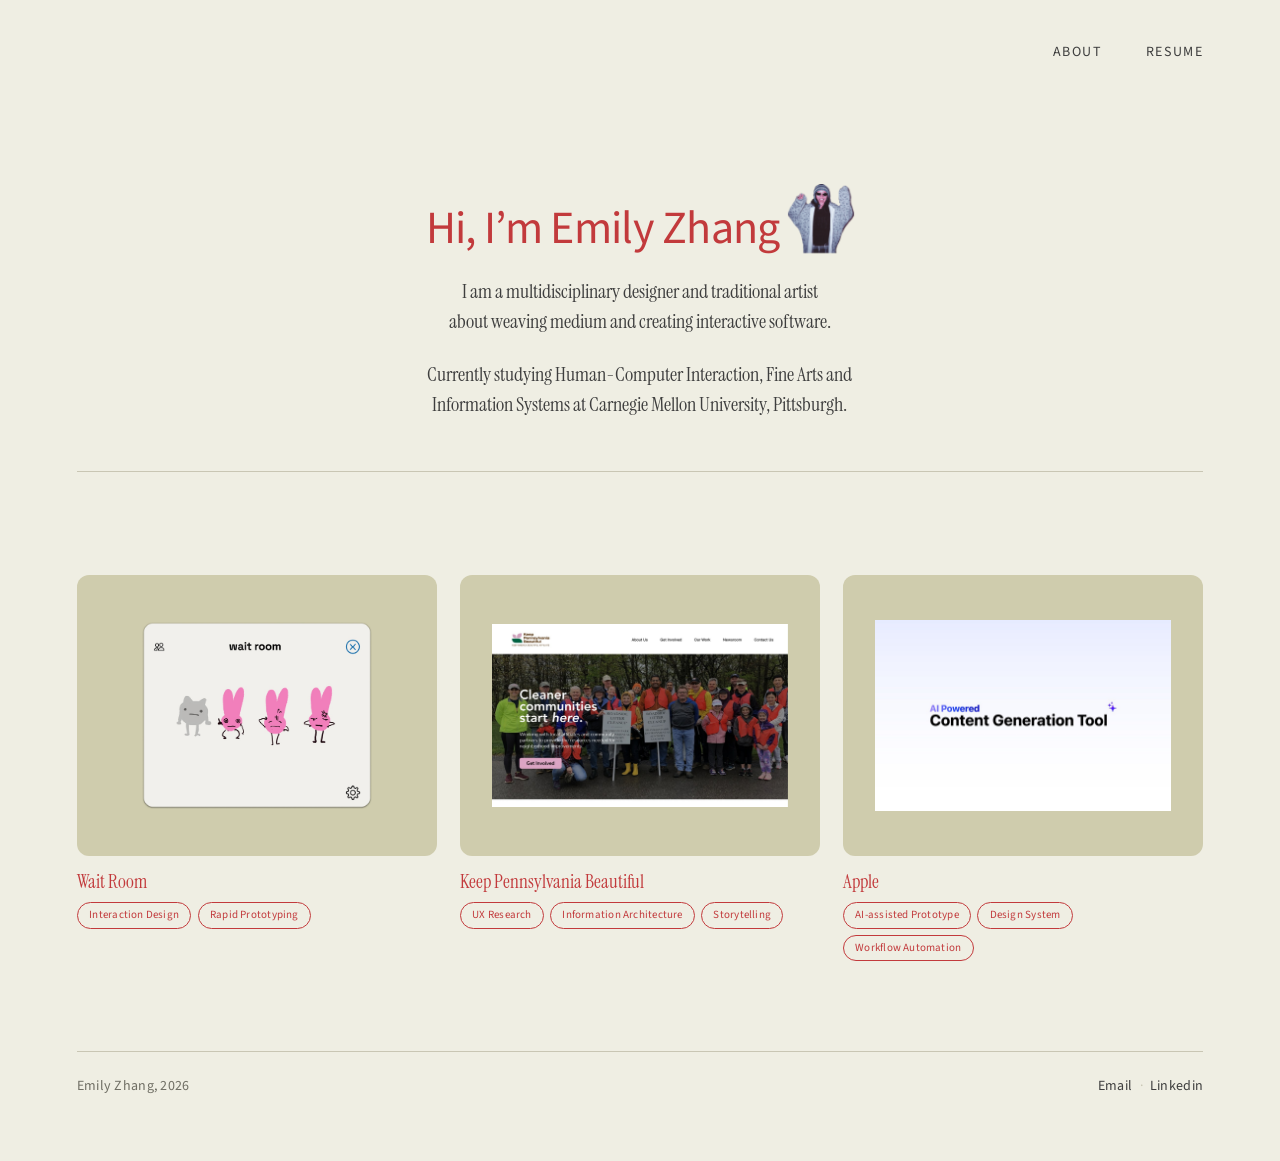
==== index.html @ c8b84eff "portfolio initial(08/20/2026)" ====
<!doctype html>
<html lang="en">
<head>
<meta charset="utf-8">
<meta name="viewport" content="width=device-width, initial-scale=1">
<title>Emily Zhang — Designer &amp; Artist</title>
<meta name="description" content="Emily Zhang is a multidisciplinary designer and traditional artist weaving medium and creating interactive software. Currently studying HCI, Fine Arts and Information Systems at Carnegie Mellon University.">

<!-- PLACEHOLDER: replace with your live domain once deployed -->
<meta property="og:title" content="Emily Zhang — Designer &amp; Artist">
<meta property="og:description" content="Multidisciplinary designer and traditional artist weaving medium and creating interactive software.">
<meta property="og:type" content="website">
<meta property="og:image" content="assets/img/og-image.jpg">

<link rel="icon" href="assets/img/favicon.svg" type="image/svg+xml">
<link rel="preconnect" href="https://fonts.googleapis.com">
<link rel="preconnect" href="https://fonts.gstatic.com" crossorigin>
<link href="https://fonts.googleapis.com/css2?family=Instrument+Serif:ital@0;1&family=Source+Sans+3:wght@400&display=swap" rel="stylesheet">
<link rel="stylesheet" href="assets/css/style.css">
</head>
<body>

<a class="skip-link" href="#main">Skip to content</a>

<header class="site-header at-top">
  <nav class="nav wrap" aria-label="Primary">
    <div class="nav-group">
      <a class="nav-link" href="about.html">About</a>
      <a class="nav-link" href="assets/resume/emily-zhang-resume.pdf" target="_blank" rel="noopener">Resume</a>
    </div>
  </nav>
</header>

<main id="main">

  <section class="hero wrap">
    <h1 class="hero-title">
      <span class="word">Hi,</span>
      <span class="word">I’m</span>
      <span class="word">Emily</span>
      <span class="word">Zhang</span>
      <span class="word wave-word" aria-hidden="true">
        <img class="wave-img" src="assets/img/hero-wave.png" alt=""
             width="300" height="313" decoding="async">
      </span>
    </h1>

    <div class="hero-body">
      <p class="hero-lead">
        I am a multidisciplinary designer and traditional artist about weaving
        medium and creating interactive software.
      </p>

      <p class="hero-lead">
        Currently studying Human-Computer Interaction, Fine Arts and
        Information Systems at Carnegie Mellon University, Pittsburgh.
      </p>
    </div>
  </section>

  <hr class="rule">

  <section class="work" id="work" aria-labelledby="work-heading">
    <h2 class="visually-hidden" id="work-heading">Selected work</h2>

    <div class="work-grid wrap">

      <div class="work-item reveal">
        <a class="card" href="wait-room.html">
          <img class="card-media card-media--tall"
               src="assets/img/card-wait-room.jpg"
               alt="Wait Room’s shared waiting screen: hand-drawn avatars growing more impatient from left to right."
               width="1200" height="971" loading="lazy" decoding="async">
        </a>
        <div class="card-label">
          <span class="card-name">Wait Room</span>
          <span class="card-tags">
            <span class="tag">Interaction Design</span>
            <span class="tag">Rapid Prototyping</span>
          </span>
        </div>
      </div>

      <div class="work-item reveal" data-reveal-delay="0.1">
        <a class="card" href="keep-pennsylvania-beautiful.html">
          <img class="card-media"
               src="assets/img/card-kpb.jpg"
               alt="Redesigned Keep Pennsylvania Beautiful home page with a volunteer cleanup hero image."
               width="1200" height="747" loading="lazy" decoding="async">
        </a>
        <div class="card-label">
          <span class="card-name">Keep Pennsylvania Beautiful</span>
          <span class="card-tags">
            <span class="tag">UX Research</span>
            <span class="tag">Information Architecture</span>
            <span class="tag">Storytelling</span>
          </span>
        </div>
      </div>

      <div class="work-item reveal" data-reveal-delay="0.2">
        <a class="card" href="content-generation.html">
          <img class="card-media"
               src="assets/img/card-content-generation.jpg"
               alt="Title card reading “AI Powered Content Generation Tool”."
               width="1200" height="776" loading="lazy" decoding="async">
        </a>
        <div class="card-label">
          <span class="card-name">Apple</span>
          <span class="card-tags">
            <span class="tag">AI-assisted Prototype</span>
            <span class="tag">Design System</span>
            <span class="tag">Workflow Automation</span>
          </span>
        </div>
      </div>

    </div>
  </section>

</main>

<hr class="rule">

<footer class="site-footer">
  <div class="wrap">
    <h2 class="visually-hidden">Contact</h2>
    <div class="footer-line">
      <span class="footer-sig">Emily Zhang, <span data-year>2026</span></span>
      <nav class="footer-links" aria-label="Contact">
        <a class="footer-link" href="mailto:yunhanzh@andrew.cmu.edu">Email</a>
        <a class="footer-link" href="https://www.linkedin.com/in/yunhan-zhang-52885b339" target="_blank" rel="noopener">Linkedin</a>
      </nav>
    </div>
  </div>
</footer>

<script src="assets/js/main.js" defer></script>
</body>
</html>
---- assets/css/style.css ----
/* =========================================================
   Emily Zhang — Portfolio
   Design tokens sampled directly from the Figma exports.
   See design.md for the full system documentation.
   ========================================================= */

/* ---------- 1. Tokens ---------- */
:root {
  /* Colour — sampled from the source design files */
  --cream:      #EFEEE3;  /* page background */
  --cream-warm: #F5F4EC;  /* raised surfaces / card interiors */
  --ink:        #3E3E3E;  /* primary text */
  --ink-soft:   #6F6E64;  /* secondary text, meta values */
  --red:        #C23A3C;  /* accent: headings, labels, links */
  --red-deep:   #A62E30;  /* accent hover */
  --olive:      #CFCCAD;  /* project card panels */
  --lime:       #E8F19A;  /* image panels on case-study pages */
  --rule:       #C9C6B4;  /* hairlines and borders */

  /* Type */
  /* TWO FACES, following ziaoh.com's system exactly.
     --font         the working sans: navigation, labels, metadata, long-form
                    body copy, footer. Source Sans 3 is Adobe's maintained
                    release of Source Sans Pro, served under the newer name.
     --font-display the editorial serif: short expressive lines only — the
                    hero, page titles, project names, feature headings.
                    Instrument Serif is the face ziaoh uses (not Playfair).
     Neither face is ever used bold. See design.md §3. */
  --font: "Source Sans 3", "Source Sans Pro", -apple-system,
          BlinkMacSystemFont, "Segoe UI", Helvetica, Arial, sans-serif;
  --font-display: "Instrument Serif", "Iowan Old Style", Georgia,
          "Times New Roman", serif;

  /* Type scale, tuned for laptop screens (1280–1512px).
     Reference points measured off karenlou.com (a flat 16px throughout) and
     ziaoh.com (14px chrome, 20px lead, 44px project title). Sizes below land
     between the two: 46–52px hero, 40px case-study title, 16px body, 14px chrome. */
  --fs-display: clamp(2rem, 3.6vw, 3.25rem);          /* home hero — 46px @1280 */
  --fs-title:   clamp(1.875rem, 2.9vw, 2.5rem);       /* case-study title — 37→40px */
  --fs-lead:    clamp(1.125rem, 1.6vw, 1.3125rem);    /* hero paragraphs — 21px serif */
  --fs-body:    1rem;                                 /* 16px, flat — matches karenlou */
  --fs-small:   0.9375rem;                            /* 15px — dense body, meta values */
  --fs-label:   0.75rem;                              /* 12px red section labels */
  --fs-nav:     0.875rem;                             /* 14px — matches ziaoh */
  --fs-micro:   0.6875rem;                            /* 11px — tags, eyebrows */

  /* Layout */
  --wrap:   min(1220px, 88vw);
  --wrap-n: min(820px, 88vw);   /* narrow measure for case-study prose */
  --gutter: clamp(1.25rem, 4vw, 3rem);

  /* Emily's own doodles, sliced from assets/doodling/Untitled_Artwork.png.
     They are used as masks rather than plain images so they take their colour
     from the page — her ink is already exactly --red, and the house needs to
     follow the nav's ink→red hover like every other link. */
  --doodle-frame: url('../img/doodle-frame.png');
  --doodle-star:  url('../img/doodle-star.png');
  --doodle-house: url('../img/doodle-house.png');

  /* Motion */
  --ease: cubic-bezier(0.22, 1, 0.36, 1);
  --dur:  0.5s;
}

/* ---------- 2. Reset & base ---------- */
*, *::before, *::after { box-sizing: border-box; }

html {
  scroll-behavior: smooth;
  -webkit-text-size-adjust: 100%;
}

body {
  position: relative;   /* the document-level nudge layer anchors to this */
  margin: 0;
  background: var(--cream);
  color: var(--ink);
  font-family: var(--font);
  font-size: var(--fs-body);
  font-weight: 400;
  line-height: 1.62;
  letter-spacing: normal;
  -webkit-font-smoothing: antialiased;
  -moz-osx-font-smoothing: grayscale;
}

img { max-width: 100%; display: block; height: auto; }
a   { color: inherit; }

h1, h2, h3, h4, p, figure, ul, ol { margin: 0; }
/* ol as well as ul: the process rail and the numbered insights are ordered
   lists that supply their own markers, so the browser's must be off. */
ul, ol { list-style: none; padding: 0; }

::selection { background: var(--lime); color: var(--ink); }

:focus-visible {
  outline: 2px solid var(--red);
  outline-offset: 4px;
  border-radius: 2px;
}

.wrap   { width: var(--wrap);   margin-inline: auto; }
.wrap-n { width: var(--wrap-n); margin-inline: auto; }

.visually-hidden {
  position: absolute; width: 1px; height: 1px;
  margin: -1px; padding: 0; overflow: hidden;
  clip: rect(0 0 0 0); clip-path: inset(50%); white-space: nowrap;
}

.skip-link {
  position: absolute; left: 50%; top: 0;
  transform: translate(-50%, -120%);
  background: var(--red); color: var(--cream);
  padding: 0.6rem 1.1rem; border-radius: 0 0 8px 8px;
  font-size: 0.875rem; text-decoration: none; z-index: 200;
  transition: transform 0.25s var(--ease);
}
.skip-link:focus { transform: translate(-50%, 0); }

/* ---------- 3. Scroll progress (case-study pages) ---------- */
.progress {
  position: fixed; inset: 0 auto auto 0;
  height: 2px; width: 100%;
  transform: scaleX(0); transform-origin: 0 50%;
  background: var(--red);
  z-index: 120;
}

/* ---------- 4. Site header / nav ---------- */
.site-header {
  position: sticky; top: 0; z-index: 100;
  padding: clamp(1.5rem, 3.2vw, 2.75rem) 0;
  background: color-mix(in srgb, var(--cream) 88%, transparent);
  backdrop-filter: blur(9px);
  -webkit-backdrop-filter: blur(9px);
  transition: transform 0.45s var(--ease), background 0.3s linear;
}
/* Header retracts while scrolling down, returns on scroll up */
.site-header.is-hidden { transform: translateY(-115%); }
.site-header.at-top    { background: transparent; backdrop-filter: none; }

.nav {
  display: flex; align-items: center;
  gap: 1.5rem;
}
.nav-group { display: flex; gap: clamp(1.5rem, 3.4vw, 3.5rem); }
/* keeps the About/Resume group flush right whether or not a Home group precedes it */
.nav-group:last-child { margin-left: auto; }

.nav-link {
  position: relative;
  font-size: var(--fs-nav);
  letter-spacing: 0.11em;
  text-transform: uppercase;
  text-decoration: none;
  color: var(--ink);
  padding-bottom: 3px;
  transition: color 0.28s var(--ease);
}
.nav-link::after {
  content: ""; position: absolute; left: 0; bottom: 0;
  width: 100%; height: 1.5px; background: var(--red);
  transform: scaleX(0); transform-origin: 100% 50%;
  transition: transform 0.42s var(--ease);
}
/* HOME is her drawn house. Masked with currentColor so it sits in ink and
   turns red on hover, exactly like the word it replaced. */
.nav-home { display: inline-flex; align-items: center; }
.house {
  display: block;
  height: clamp(20px, 1.7vw, 25px);
  aspect-ratio: 141 / 223;
  background: currentColor;
  -webkit-mask: var(--doodle-house) center / contain no-repeat;
          mask: var(--doodle-house) center / contain no-repeat;
}

.nav-link:hover, .nav-link:focus-visible { color: var(--red); }
.nav-link:hover::after,
.nav-link:focus-visible::after,
.nav-link[aria-current="page"]::after { transform: scaleX(1); transform-origin: 0 50%; }
.nav-link[aria-current="page"] { color: var(--red); }

/* ---------- 5. Hero (home) ---------- */
/* Centred and compact: the paragraphs stack close under the title rather than
   floating in the middle of the page. */
.hero {
  text-align: center;
  padding: clamp(2.5rem, 6vw, 5rem) 0 clamp(2rem, 4vw, 3.5rem);
}

.hero-title {
  /* sans here, serif in the paragraphs below — as drawn in the mockup, and the
     same split ziaoh uses on its case-study pages (sans H1, serif body lines) */
  font-size: var(--fs-display);
  font-weight: 400;
  line-height: 1.1;
  letter-spacing: -0.015em;   /* large sizes get NEGATIVE tracking */
  text-wrap: balance;
  color: var(--red);
  margin-bottom: clamp(0.75rem, 1.6vw, 1.35rem);
}

/* delight: each word rises into place on load */
.hero-title .word {
  display: inline-block;
  opacity: 0;
  transform: translateY(0.5em);
  animation: rise 0.85s var(--ease) forwards;
}
@keyframes rise { to { opacity: 1; transform: none; } }

/* delight: a cut-out of Emily, arms up, in place of the old 👋. The wrapper
   keeps the .word rise animation; the image inside carries the bobble, so the
   two no longer fight over the same animation property. */
.wave-word {
  display: inline-block;
  line-height: 0;              /* no strut — the image sets the box height */
  vertical-align: -0.22em;     /* the cut-out is taller than a glyph, so it hangs
                                  below the baseline to sit level with the caps */
}
.wave-img {
  display: block;
  height: 1.5em;
  width: auto;
  transform-origin: 50% 92%;   /* pivots near the feet, so the head swings most */
  /* no delay and no rest beat: it is already bobbling when the page paints, and
     it never stops. ease-in-out, not --ease, because --ease is an entrance curve
     that would snap at each turn; this one decelerates into every reversal. */
  animation: bobble 1.6s ease-in-out infinite;
}
/* hovering the title doubles the tempo — the same hello, more excited */
.hero-title:hover .wave-img { animation-duration: 0.8s; }

/* one continuous rock: left, up, right, up, back to left. 0% and 100% hold the
   same pose so the loop closes on itself with no seam. */
@keyframes bobble {
  0%, 100% { transform: translateY(0)    rotate(-6deg); }
  25%      { transform: translateY(-7%)  rotate(0deg); }
  50%      { transform: translateY(0)    rotate(6deg); }
  75%      { transform: translateY(-7%)  rotate(0deg); }
}

/* 680px, not wider: Instrument Serif is narrow, so a wider box lets the first
   paragraph collapse onto a single long line at some widths. This measure keeps
   both paragraphs at two balanced lines across the whole laptop range. */
.hero-body { max-width: min(680px, 100%); margin-inline: auto; }

.hero-lead {
  font-family: var(--font-display);
  font-size: var(--fs-lead);
  line-height: 1.5;           /* reading text always 1.5–1.6 */
  /* Even out the line lengths instead of filling each line greedily, so no line
     is left holding one or two orphaned words. Ignored by older browsers, which
     simply fall back to normal wrapping. */
  text-wrap: balance;
}
.hero-lead + .hero-lead { margin-top: 1.35rem; }

/* ---------- 6. Rules ---------- */
/* The section lines run edge-to-edge with the project panels — same width as
   .wrap — so the rule visibly measures the grid rather than floating inside it. */
.rule {
  border: 0;
  border-top: 1px solid var(--rule);
  width: var(--wrap);
  margin: 0 auto;
}

/* ---------- 7. Work grid (home) ---------- */
.work { padding: clamp(3.5rem, 8vw, 7rem) 0 clamp(3rem, 7vw, 6rem); }

/* Equal thirds, and equal panels. The three source images have different ratios
   (1.24, 1.61, 1.55), so cards sized to their own image came out three different
   heights and pushed each name to a different line — as did the downward offset
   the middle card used to carry. One shared ratio for all three puts every panel
   on the same footprint and every name on the same baseline. */
.work-grid {
  display: grid;
  grid-template-columns: repeat(3, 1fr);
  gap: clamp(0.9rem, 1.8vw, 1.5rem);
  align-items: start;
}

/* the label is a sibling of the <a>, not a child, so hovering either the card
   or the label lights up both */
.work-item { position: relative; }

.card {
  position: relative;
  display: grid;
  place-items: center;
  text-decoration: none;
  background: var(--olive);
  padding: 9%;              /* % of card width — matches the design's inset */
  /* Each card's height is derived from its own image so the olive frame reads
     as an even 9% band on all four sides:  height/width = 0.82/imageRatio + 0.18
     Set per card below; this is the fallback. */
  /* One ratio for all three. It sits between the images' own ratios, so each is
     contained with a modest olive band — image 1 gains a little at the sides,
     images 2 and 3 a little above and below — instead of each card resizing
     itself and breaking the row. */
  aspect-ratio: 1 / 0.78;
  border-radius: 12px;
  overflow: hidden;
  transition: transform 0.55s var(--ease), box-shadow 0.55s var(--ease);
}

.card-media {
  width: 100%;
  height: 100%;
  object-fit: contain;   /* never crop — these are finished, composed images */
  /* No radius or shadow here any more: the artwork carries its own rounded
     frame and shadow, and its transparent corners are composited onto the olive
     panel colour at export time, so an added rectangular shadow would trace a
     box the viewer cannot see the edges of. */
  transition: transform 0.6s var(--ease);
}

/* Wait Room's artwork (1.24) is narrower than the padded content box (1.37), so
   `contain` sized it by height and it stood taller than the other two, which are
   sized by width. Narrowing its box to 78% flips it to being sized by width too,
   landing it on the same height as its neighbours (78% x 0.82W / 1.24 ≈ 0.52W),
   scaled down whole rather than cropped. The grid's place-items:center keeps the
   narrower box centred in the olive panel. */
.card-media--tall { width: 78%; }

.work-item:hover .card,
.card:focus-visible {
  transform: translateY(-7px);
  box-shadow: 0 24px 46px -30px rgba(43, 43, 30, 0.7);
}
.work-item:hover .card-media,
.card:focus-visible .card-media { transform: scale(1.03); }

/* Names and keywords sit permanently under each card, ziaoh-style. The hover
   no longer swaps the panel's contents — it just lifts the card and underlines
   the name, so nothing is hidden from anyone who never hovers. */
.card-label {
  display: grid;
  justify-items: start;
  gap: 0.55rem;
  padding-top: 0.9rem;
}

.card-name {
  text-wrap: balance;
  font-family: var(--font-display);
  font-size: clamp(1.125rem, 1.5vw, 1.375rem);
  line-height: 1.2;
  color: var(--red);
  position: relative;
}
/* the name underlines on hover — the click affordance the overlay used to carry */
.card-name::after {
  content: ""; position: absolute; left: 0; bottom: -2px;
  width: 100%; height: 1px; background: var(--red);
  transform: scaleX(0); transform-origin: 0 50%;
  transition: transform 0.42s var(--ease);
}
.work-item:hover .card-name::after,
.work-item:focus-within .card-name::after { transform: scaleX(1); }

.card-tags { display: flex; flex-wrap: wrap; gap: 0.4rem; }

.tag {
  border: 1px solid var(--red);
  border-radius: 999px;
  padding: 0.25rem 0.7rem;
  font-size: var(--fs-micro);
  line-height: 1.5;
  letter-spacing: 0.02em;
  color: var(--red);
  white-space: nowrap;
  transition: background 0.35s var(--ease), color 0.35s var(--ease);
}
.work-item:hover .tag { background: var(--red); color: var(--cream); }

/* ---------- 8. Page head (inner pages) ---------- */
.page-head {
  position: relative;   /* anchors the nudges */
  padding: clamp(2rem, 5vw, 4rem) 0 clamp(1.5rem, 3vw, 2.5rem);
}

.eyebrow {
  font-size: var(--fs-label);
  letter-spacing: 0.1em;
  text-transform: uppercase;
  color: var(--ink-soft);
  margin-bottom: 0.6rem;
}

/* --- Friendly nudges ------------------------------------------------------
   The rabbits hang around the top of the page and scroll away with it — they
   are in normal document flow, not fixed, so they behave like the feature they
   illustrate: they turn up, they are ignorable, and they leave. Each has its
   own idle tic. Entrance lives on the wrapper, the tic on the image inside, so
   the two transforms never fight. */
/* Document-level layer: sits at the very top of the page, above the header in
   the document but behind it in paint order, and scrolls away with the page. */
.nudges {
  position: absolute;
  inset: 0 0 auto 0;
  height: 0;                /* never affects layout */
  pointer-events: none;
}

/* Placement is expressed two ways, both of which scale with the screen:
   left/right/top as a PERCENTAGE OF THE CONTAINER, and --shift as a percentage
   of the RABBIT'S OWN HEIGHT (that is what a percentage in translateY means).
   No pixel or rem offsets, so the arrangement holds at any width. */
.nudge {
  --rot: 0deg;
  --shift: 0%;
  position: absolute;
  display: block;
  transform: translateY(var(--shift)) rotate(var(--rot));
  animation: nudge-in 0.8s var(--ease) both;
}

@keyframes nudge-in {
  from { opacity: 0; transform: translateY(calc(var(--shift) - 22%)) scale(0.88) rotate(var(--rot)); }
  60%  { opacity: 1; transform: translateY(calc(var(--shift) + 3%))  scale(1.04) rotate(var(--rot)); }
  to   { opacity: 1; transform: translateY(var(--shift))             scale(1)    rotate(var(--rot)); }
}

/* Each rabbit is a small rig, not a flat picture: the ink limbs were sliced out
   of the artwork into their own layers, stacked under the body so the shoulder
   joints stay hidden, and rotated about the point where they meet the body. So
   the arm actually moves — the rabbit does not just wobble as a whole. */
.rig { position: relative; display: block; }
.rig-base  { position: relative; display: block; width: 100%; height: auto; }
.rig-layer { position: absolute; inset: 0; width: 100%; height: auto; }

/* 1 — hangs over the very top of the page, scratching the back of its head */
/* stands on the top edge of the screen: its layer is anchored to the document
   top, so top:0 puts the rabbit's own top exactly on the page edge */
.nudge--scratch {
  --rot: -3deg;
  width: clamp(54px, 5.2vw, 74px);
  top: 0; left: 31%;
  animation-delay: 0.3s;
}
.nudge--scratch .rig-arm {
  transform-origin: 77% 50%;                 /* the shoulder */
  animation: scratch-arm 3.6s var(--ease) 1.1s infinite;
}
@keyframes scratch-arm {
  0%, 48%, 100% { transform: rotate(0deg); }
  54%           { transform: rotate(-9deg); }
  60%           { transform: rotate(3deg); }
  66%           { transform: rotate(-8deg); }
  72%           { transform: rotate(2deg); }
  78%           { transform: rotate(-6deg); }
  86%           { transform: rotate(0deg); }
}

/* 2 — furious: elbows pump, and the anger mark throbs on the offbeat */
/* 2 — stands on top of the lime band. Anchored to the band itself so its feet
   stay on the edge at every width. */
.nudge--fume {
  --rot: 2deg;
  width: clamp(52px, 5vw, 70px);
  bottom: 100%; left: 56%;
  --shift: 4%;              /* its own feet overlap the band's edge */
  animation-delay: 1.5s;
}
.nudge--fume .rig-arml {
  transform-origin: 30% 61%;
  animation: elbow-l 2.4s var(--ease) 2.3s infinite;
}
.nudge--fume .rig-armr {
  transform-origin: 70% 60%;
  animation: elbow-r 2.4s var(--ease) 2.3s infinite;
}
@keyframes elbow-l {
  0%, 60%, 100% { transform: rotate(0deg); }
  70%           { transform: rotate(7deg); }
  82%           { transform: rotate(-3deg); }
}
@keyframes elbow-r {
  0%, 60%, 100% { transform: rotate(0deg); }
  70%           { transform: rotate(-7deg); }
  82%           { transform: rotate(3deg); }
}
.nudge--fume .rig-vein {
  transform-origin: 66% 47%;
  animation: vein-throb 2.4s var(--ease) 2.3s infinite;
}
@keyframes vein-throb {
  0%, 55%, 100% { transform: scale(1) rotate(0deg); }
  64%           { transform: scale(1.28) rotate(-6deg); }
  74%           { transform: scale(1.05) rotate(3deg); }
}

/* 3 — leans in sideways over the edge and waves at you */
/* 3 — leans in past the right edge, just below the band */
.nudge--wave {
  --rot: -7deg;
  width: clamp(80px, 7.4vw, 112px);
  /* stands on the right edge of the screen. Its containing block is the band,
     which is --wrap wide and centred, so this reaches back out to the viewport:
     half the difference between the band and the window. */
  top: 100%;
  /* +0.5vw pulls it back by the width its -7deg rotation adds to the bounding
     box, so it sits flush without tripping horizontal page overflow */
  right: calc((var(--wrap) - 100vw) / 2 + 0.5vw);
  --shift: 8%;
  animation-delay: 2.7s;
}
.nudge--wave .rig-arm {
  transform-origin: 76% 28%;                 /* where the arm meets the head */
  animation: wave-arm 3.1s var(--ease) 3.5s infinite;
}
@keyframes wave-arm {
  0%, 52%, 100% { transform: rotate(0deg); }
  60%           { transform: rotate(-15deg); }
  68%           { transform: rotate(9deg); }
  76%           { transform: rotate(-13deg); }
  84%           { transform: rotate(6deg); }
  92%           { transform: rotate(-4deg); }
}

/* the meta strip sits on a lime band, as in the mockup.
   Doubled class beats the max-width on .meta, which is declared after this. */
.meta.meta-band {
  position: relative;   /* anchors the two rabbits that belong to the band */
  background: var(--lime);
  border-radius: 6px;
  padding: clamp(1.1rem, 2.2vw, 1.6rem) clamp(1.1rem, 2.2vw, 1.75rem);
  max-width: none;
  margin-top: clamp(1.25rem, 2.6vw, 2rem);
  /* four equal shares of the panel, each one centred in its own share, so the
     row reads as evenly distributed rather than crowded to the left */
  grid-template-columns: repeat(4, minmax(0, 1fr));
  justify-items: center;
  text-align: center;
  gap: clamp(1rem, 2vw, 1.75rem);
}
.meta.meta-band dd { text-align: center; }

.page-title {
  text-wrap: balance;
  font-family: var(--font-display);
  font-size: var(--fs-title);
  font-weight: 400;
  line-height: 1.15;
  letter-spacing: -0.02em;
  color: var(--red);
}

/* meta strip: ROLE / TIMELINE / SKILLS / TOOLS */
.meta {
  display: grid;
  grid-template-columns: repeat(4, minmax(0, 1fr));
  gap: clamp(1rem, 2.4vw, 2rem);
  max-width: 760px;
  margin-top: clamp(1.75rem, 3.4vw, 2.75rem);
}
.meta dt {
  font-size: var(--fs-label);
  letter-spacing: 0.1em;
  text-transform: uppercase;
  color: var(--red);
  margin-bottom: 0.85rem;
}
.meta dd {
  margin: 0;
  font-size: var(--fs-small);
  line-height: 1.5;
  color: var(--ink-soft);
}

/* ---------- 9. Case-study prose ---------- */
.section { padding-top: clamp(1.75rem, 3.6vw, 2.75rem); }

/* Context on the left, Problem + Goals stacked on the right. Three full-width
   blocks in a row left the top of the page very tall and very empty on the
   right; two columns balance it and let the reader take the framing in at once. */
.intro-grid {
  display: grid;
  grid-template-columns: 1fr 1fr;
  gap: 0 clamp(2rem, 4.5vw, 4rem);
  align-items: start;
}
/* No measure cap here: each column is already a comfortable width, and capping
   it made the right column stop short of the band and frame edges. Every block
   on the page now runs to exactly the same left and right margin. */
.intro-grid .prose { max-width: none; }

.label {
  font-size: var(--fs-label);
  letter-spacing: 0.1em;
  text-transform: uppercase;
  color: var(--red);
  font-weight: 400;
  margin-bottom: 0.8rem;
}

.prose { max-width: 74ch; }
.prose p { text-wrap: pretty; }   /* no single-word last lines */
.prose p + p { margin-top: 0.9em; }

/* opt a block out of the 74ch measure so a long sentence runs on one line. No
   `nowrap`: the cap is what forced the break, and at full column width the text
   fits on its own — so it still wraps on its own once the column gets narrower
   than the sentence, instead of running off the side of the page. */
.prose--wide { max-width: none; }

/* A line meant to be read as one line. It needs ~760px at the body size, but the
   column is 88vw, so below a ~865px viewport it used to break after "and". Rather
   than break, the type scales with the viewport: 1.8vw tracks the column's own
   growth, so the sentence keeps roughly the same slack at every width and only
   stops shrinking once it hits the full body size at ~890px. */
.one-line {
  white-space: nowrap;
  font-size: min(1rem, 1.8vw);
}

/* ---------- 9b. Case-study building blocks ---------- */
/* All of these run to the same left and right margin as .wrap — no block on a
   case-study page is ever inset from another. */

/* the project's central question, and other single-line statements */
.lede {
  font-family: var(--font-display);
  font-size: clamp(1.25rem, 1.9vw, 1.625rem);
  line-height: 1.35;
  letter-spacing: -0.005em;
  color: var(--red);
  text-wrap: balance;
  margin-top: clamp(2rem, 4vw, 3.25rem);
}
.lede-note {
  font-size: var(--fs-small);
  color: var(--ink-soft);
  margin-top: 0.5rem;
}

/* red serif section headings, one step below the page title */
.section-title {
  font-family: var(--font-display);
  font-weight: 400;
  font-size: clamp(1.125rem, 1.6vw, 1.375rem);
  line-height: 1.25;
  color: var(--red);
  margin-bottom: clamp(0.9rem, 1.6vw, 1.35rem);
}

/* Two columns that each mix writing and an archive shot, so the images stagger
   diagonally instead of stacking: Context over the old events page on the left,
   the old home page over Design goals on the right. */
.brief-grid {
  display: grid;
  grid-template-columns: 0.85fr 1fr;
  gap: 0 clamp(2rem, 4.5vw, 4rem);
  /* stretch, so both columns take the height of the taller one and their last
     elements can be pushed to a shared bottom line */
  align-items: stretch;
}
.brief-grid .prose { max-width: none; }
/* first child to the top, last child to the bottom — so the events screenshot on
   the left and the Design goals list on the right finish on the same line */
.brief-col {
  display: grid;
  align-content: space-between;
  gap: clamp(1.5rem, 3vw, 2.5rem);
}

/* screenshots of the site as it was, captioned like plates */
.archive { margin-top: 0; }
.archive img {
  width: 100%;
  height: auto;
  border: 1px solid var(--rule);
  border-radius: 4px;
}
.archive figcaption {
  margin-top: 0.6rem;
  text-align: center;
  font-size: var(--fs-small);
  color: var(--ink-soft);
}

/* emphasis inside prose — the only weight above 400 on the site */
.prose strong { font-weight: 600; }

/* red middot bullets, matching the labels' accent */
.bullets { display: grid; gap: 0.45rem; margin-top: 0.15rem; }
.bullets li {
  position: relative;
  padding-left: 1.05rem;
  font-size: var(--fs-body);   /* body copy, same as .prose p beside it */
  line-height: 1.6;
  text-wrap: pretty;
}
.bullets li::before {
  content: "";
  position: absolute;
  left: 0; top: 0.36em;
  width: 0.72em; height: 0.72em;
  background: var(--red);
  -webkit-mask: var(--doodle-star) center / contain no-repeat;
          mask: var(--doodle-star) center / contain no-repeat;
}

.numbered { counter-reset: n; display: grid; gap: 0.5rem; max-width: 78ch; }
.numbered li {
  counter-increment: n;
  position: relative;
  padding-left: 1.9rem;
  font-size: var(--fs-body);   /* body copy */
  line-height: 1.6;
  text-wrap: pretty;
}
.numbered li::before {
  content: counter(n) ".";
  position: absolute; left: 0; top: 0;
  color: var(--red);
  font-variant-numeric: tabular-nums;
}

/* --- research process rail --- */
.process {
  --rail-gap: clamp(1rem, 2.2vw, 2.25rem);
  position: relative;
  display: grid;
  grid-template-columns: repeat(4, minmax(0, 1fr));
  gap: var(--rail-gap);
  counter-reset: none;
  margin-top: clamp(0.5rem, 1.4vw, 1rem);
}
/* the line runs behind the pills and shows only in the gaps between them */
.process::before {
  content: "";
  position: absolute;
  /* exactly from the first pill centre to the last: with four equal columns and
     three gaps, half a column is (100% - 3 * gap) / 8 — true at any width */
  left:  calc((100% - 3 * var(--rail-gap)) / 8);
  right: calc((100% - 3 * var(--rail-gap)) / 8);
  top: 0.95rem;
  border-top: 1px solid var(--rule);
}
.process-step { position: relative; text-align: center; }
.process-pill {
  position: relative;      /* paints above the rail */
  display: inline-block;
  background: var(--lime);
  border-radius: 999px;
  padding: 0.3rem 1.05rem;
  font-size: var(--fs-label);
  letter-spacing: 0.1em;
  text-transform: uppercase;
  color: var(--ink);
}
.process-items { display: grid; gap: 0.85rem; margin-top: 1.15rem; }
.process-items li { display: grid; gap: 0.15rem; }
.pi-name { font-size: var(--fs-small); line-height: 1.35; }
.pi-note {
  font-size: 0.8125rem;
  line-height: 1.45;
  color: var(--ink-soft);
  text-wrap: pretty;
}

/* --- photo collage (Content Generation) ------------------------------------
   The lead photo's own 1.47 ratio sets the block height; the right column then
   splits that height between a square-ish pair and a filler frame, so the two
   sides always finish level without any hard-coded heights. */
.gallery {
  display: grid;
  grid-template-columns: 1.47fr 1fr;
  gap: clamp(0.65rem, 1.2vw, 1rem);
  align-items: stretch;
}
.gallery-right {
  display: grid;
  grid-template-rows: auto 1fr;   /* pair sized by content, filler takes the rest */
  gap: clamp(0.65rem, 1.2vw, 1rem);
  min-height: 0;
}
.gallery-pair {
  display: grid;
  grid-template-columns: 1fr 1fr;
  gap: clamp(0.65rem, 1.2vw, 1rem);
}

.shot {
  margin: 0;
  border-radius: 10px;
  overflow: hidden;
  background: var(--cream-warm);
}
.shot img { width: 100%; height: 100%; object-fit: cover; display: block; }
.shot--lead img  { aspect-ratio: 1.47 / 1; }
.gallery-pair img { aspect-ratio: 1.15 / 1; }
.shot--fill { min-height: 0; }
.shot--fill img { height: 100%; object-position: center 42%; }

/* a divider between major blocks, matching the page-level rules */
.section-break { margin: clamp(2.5rem, 5vw, 4rem) auto clamp(0.5rem, 1vw, 1rem); }

/* inline links inside prose */
.inline-link {
  color: var(--red);
  text-decoration: none;
  border-bottom: 1px solid color-mix(in srgb, var(--red) 45%, transparent);
  transition: border-color 0.3s var(--ease);
}
.inline-link:hover, .inline-link:focus-visible { border-bottom-color: var(--red); }

@media (max-width: 760px) {
  .gallery { grid-template-columns: 1fr; }
  .shot--fill img { aspect-ratio: 1.83 / 1; height: auto; }
}

/* --- folding section ------------------------------------------------------
   A native <details>/<summary>. No JavaScript is involved: it works even if the
   script fails, is cached stale, or never loads, and it is keyboard operable and
   announced correctly for free. The earlier button+JS version broke exactly this
   way. Carries its own hairlines so the space above the heading and below the
   body is one symmetric padding value rather than two rule margins to match. */
.fold {
  border-top: 1px solid var(--rule);
  border-bottom: 1px solid var(--rule);
  margin-block: clamp(2.5rem, 5vw, 4rem);
}

.fold-head {
  display: flex;
  align-items: center;
  justify-content: space-between;
  gap: clamp(1.5rem, 4vw, 3rem);
  padding: clamp(1.75rem, 3.4vw, 2.75rem) 0;
  cursor: pointer;
  list-style: none;          /* kill the default disclosure triangle */
}
.fold-head::-webkit-details-marker { display: none; }
.fold-head:focus-visible { outline: 2px solid var(--red); outline-offset: 4px; }

.fold-title {
  font-family: var(--font-display);
  font-size: clamp(1.25rem, 1.9vw, 1.625rem);
  line-height: 1.35;
  letter-spacing: -0.005em;
  color: var(--red);
  text-wrap: balance;
}

/* + that becomes − : the vertical stroke rotates away rather than just vanishing */
.fold-icon {
  position: relative;
  flex: none;
  width: 20px;
  height: 20px;
  color: var(--red);
}
.fold-icon::before,
.fold-icon::after {
  content: "";
  position: absolute;
  background: currentColor;
  border-radius: 1px;
}
.fold-icon::before { left: 0; right: 0; top: 50%; height: 1.5px; transform: translateY(-50%); }
.fold-icon::after {
  top: 0; bottom: 0; left: 50%; width: 1.5px;
  transform: translateX(-50%);
  transition: transform 0.45s var(--ease), opacity 0.3s var(--ease);
}
.fold[open] .fold-icon::after {
  transform: translateX(-50%) rotate(90deg) scaleX(0.2);
  opacity: 0;
}

.fold-inner .lede-note {
  margin-top: 0;
  padding-bottom: clamp(1.75rem, 3.4vw, 2.75rem);
}

/* The fold animates where the browser can interpolate a <details>' content box.
   Everywhere else it simply opens and closes instantly — still fully working. */
@supports selector(details::details-content) {
  .fold::details-content {
    block-size: 0;
    overflow: hidden;
    transition: block-size 0.45s var(--ease), content-visibility 0.45s allow-discrete;
  }
  .fold[open]::details-content { block-size: auto; }
}
@supports (interpolate-size: allow-keywords) {
  :root { interpolate-size: allow-keywords; }
}

/* --- final-design showcase -------------------------------------------------
   A full-page screenshot is 3700px tall. Dropping it into the page whole buries
   everything below it, and scaling it to fit makes it unreadable. So it sits at
   full width inside a browser frame with its own scroll: the visitor walks the
   real page at real size, and the case study keeps its shape. */
.showcase { margin-top: clamp(1.25rem, 2.5vw, 2rem); }

.showcase-stage {
  background: var(--lime);
  border-radius: 8px;
  padding: clamp(1rem, 3vw, 3rem);
}

.browser {
  border-radius: 10px;
  overflow: hidden;
  background: #fff;
  box-shadow: 0 18px 44px -26px rgba(43, 43, 30, 0.65);
}

.browser-bar {
  display: flex;
  align-items: center;
  gap: 0.75rem;
  padding: 0.6rem 0.9rem;
  background: #E9E9E4;
  border-bottom: 1px solid #DAD9D0;
}
.browser-dots { display: flex; gap: 0.4rem; }
.browser-dots i {
  width: 10px; height: 10px; border-radius: 50%;
  background: #C9C7BE;
}
.browser-url {
  flex: 1;
  text-align: center;
  font-size: var(--fs-micro);
  letter-spacing: 0.04em;
  color: var(--ink-soft);
  /* keeps the dots' width from shifting the url off centre */
  margin-right: calc(3 * 10px + 2 * 0.4rem);
}

.browser-view {
  height: clamp(420px, 64vh, 760px);
  overflow-y: auto;
  overflow-x: hidden;
  -webkit-overflow-scrolling: touch;
}
.browser-view:focus-visible { outline: 2px solid var(--red); outline-offset: -2px; }
.browser-view img { width: 100%; height: auto; display: block; }

/* --- key insights, with a doodle in the margin --- */
.insights { position: relative; }
/* The list and the bulb share a flex row, vertically centred on each other. No
   absolute offsets to re-tune when the copy changes — the bulb always sits level
   with the middle of the insights it annotates. */
.insights-row {
  display: flex;
  align-items: center;
  gap: clamp(2rem, 5vw, 4rem);
  margin-top: 0.25rem;
}
.insights-row .numbered { flex: 1 1 auto; margin-top: 0; }

.bulb {
  flex: 0 0 auto;
  width: clamp(88px, 8.4vw, 132px);
  height: auto;
  margin-inline: auto clamp(1rem, 4vw, 3.5rem);
  opacity: 0;
  transform: rotate(-8deg) scale(0.85);
  transition: opacity 0.7s var(--ease), transform 0.7s var(--ease);
}
.insights.is-visible .bulb { opacity: 1; transform: rotate(-4deg) scale(1); }

@media (max-width: 900px) {
  .brief-grid { grid-template-columns: 1fr; gap: 0; }
  .process { grid-template-columns: repeat(2, minmax(0, 1fr)); row-gap: 2rem; }
  .process::before { display: none; }
  .insights-row { display: block; }
  .bulb { display: none; }
}
@media (max-width: 560px) {
  .process { grid-template-columns: 1fr; }
}

/* ---------- 10. Feature blocks (alternating image / text) ---------- */
.features {
  display: grid;
  gap: clamp(1rem, 2vw, 1.75rem);
  /* was 4rem, which left the FEATURES label floating unattached to its frames.
     A section label should sit near what it labels — same distance the other
     labels sit above their prose. */
  padding: clamp(0.9rem, 1.6vw, 1.25rem) 0 clamp(1rem, 2vw, 2rem);
}

.feature {
  border: 1px solid var(--rule);
  padding: clamp(1.1rem, 2.2vw, 1.85rem);
  display: grid;
  grid-template-columns: 1fr 1.18fr;
  gap: clamp(1.25rem, 3vw, 2.75rem);
  align-items: start;
}
/* even blocks put the image on the left */
.feature:nth-child(even) { grid-template-columns: 1.18fr 1fr; }
.feature:nth-child(even) .feature-body  { order: 2; }
.feature:nth-child(even) .feature-media { order: 1; }

.feature-body { padding: clamp(0.5rem, 1.4vw, 1.25rem); }
.feature-title {
  text-wrap: balance;
  font-family: var(--font-display);
  font-size: 1.1875rem;       /* 19px — ziaoh's card h3 is 17px serif */
  font-weight: 400;
  line-height: 1.25;
  color: var(--red);
  margin-bottom: 0.75rem;
}
.feature-body p { font-size: var(--fs-small); line-height: 1.65; text-wrap: pretty; }

/* Every showcase panel is the same size and the same shape, whatever it holds —
   a lime field with the artwork centred inside it. Fixing the shape is what keeps
   one feature on screen at a time: left to size themselves the clips carry whatever
   aspect their scene happened to have, and feature 4 ran 1289px tall on its own,
   more than a laptop viewport holds. The ratio is a shade wider than square so a
   whole block clears an 800px viewport. */
.feature-media {
  background: var(--lime);
  overflow: hidden;
  display: grid;
  grid-template-rows: minmax(0, 1fr);
  grid-template-columns: minmax(0, 1fr);
  place-items: center;
  padding: clamp(0.9rem, 2.6vw, 2.25rem);
  aspect-ratio: 604 / 579;
}
/* One column and a much narrower panel: the landscape shape would leave the
   phones too small to read, so the panel turns portrait and they grow with it. */
@media (max-width: 760px) {
  .feature-media { aspect-ratio: 3 / 4; }
}

/* Sized by `max-*` rather than a width: the row is a definite fraction of a panel
   whose height the aspect-ratio already fixed, so the percentages have a real box
   to resolve against and each clip shrinks to fit whichever way it is long,
   keeping its own ratio. Clips end up ~88% of the panel's height. */
.feature-media img,
.feature-media video {
  width: auto;
  height: auto;
  max-width: 100%;
  max-height: 100%;
  min-width: 0;
  min-height: 0;
  display: block;
  border-radius: 10px;
  transition: transform 0.9s var(--ease);
}


/* The clips are cropped to the phone screen itself — no device chrome, no canvas
   behind it — so they need their own corner and a shadow to sit on the lime the
   way a device would. The radius is close to the screen's own corner once scaled
   down, and it also swallows the few stray pixels of bezel the crop leaves. */
.feature-media--motion video,
.feature-media--motion .feature-media-fallback {
  border-radius: 16px;
  box-shadow: 0 14px 30px -14px rgba(31, 32, 20, 0.45),
              0 2px 5px rgba(31, 32, 20, 0.10);
}

/* Four of the clips are whole phones re-cut from the full-device recording. The
   lime field, the phone's rounded silhouette and its shadow are all composited
   into the file — the corners outside the device are painted the same `--lime`
   the panel uses — so the file already reaches the panel's edges. A CSS radius
   would round lime against lime, and a CSS shadow would trace a rectangle around
   a phone that is not rectangular. Both come off. */
.feature-media--device video,
.feature-media--device .feature-media-fallback {
  border-radius: 0;
  box-shadow: none;
}
.feature:hover .feature-media img,
.feature:hover .feature-media video { transform: scale(1.02); }

/* Feature 5 is the only landscape piece — a slab of one screen rather than a whole
   device. Sized like the rest it runs to the panel's full width and reads far
   heavier than the phones beside it, so it is capped: at ~76% its area lands in
   the same range as a phone's, and it sits on the lime as a card rather than
   filling the frame. */
.feature-media--card video,
.feature-media--card .feature-media-fallback { max-width: 76%; }


/* The still is only for reduced-motion. It needs two classes to outrank
   `.feature-media img` above, which would otherwise force it back to block and
   stack it underneath the video. */
.feature-media--motion .feature-media-fallback { display: none; }

@media (prefers-reduced-motion: reduce) {
  /* honour the preference: show the poster frame as a still, never loop */
  .feature-media--motion video { display: none; }
  /* radius and shadow already come from the `--motion` rule above */
  .feature-media--motion .feature-media-fallback { display: block; }
}

/* framed single result image (KPB / Content Generation) */
.result-frame {
  border: 1px solid var(--rule);
  padding: clamp(1rem, 2.2vw, 1.75rem);
  margin-top: clamp(1.5rem, 3vw, 2.25rem);
}
.result-frame img { width: 100%; }

.note {
  font-family: var(--font-display);
  font-style: italic;         /* ziaoh sets its meta/caption line in serif italic */
  font-size: 1rem;
  letter-spacing: 0.02em;     /* small sizes get POSITIVE tracking */
  color: var(--ink-soft);
  margin-top: 0.9rem;
}

/* ---------- 11. Placeholder styling ---------- */
/* Anything wearing .is-placeholder is copy Emily still needs to supply.
   Remove the class (and the dashed frame disappears). */
.is-placeholder {
  border: 1px dashed var(--red);
  border-radius: 4px;
  padding: clamp(1rem, 2.2vw, 1.6rem);
  background: color-mix(in srgb, var(--lime) 26%, transparent);
}
.is-placeholder::before {
  content: "PLACEHOLDER — " attr(data-placeholder);
  display: block;
  font-size: 0.6875rem;
  letter-spacing: 0.1em;
  text-transform: uppercase;
  color: var(--red);
  margin-bottom: 0.7rem;
}

/* ---------- 12. About page ---------- */
/* An explicit photo column rather than a ratio: the portrait is a fixed, modest
   size and the writing takes whatever is left, so the balance holds as the
   viewport changes instead of the photo growing with it. */
.about-grid {
  display: grid;
  grid-template-columns: minmax(0, 460px) 1fr;
  gap: clamp(2rem, 4vw, 4rem);
  align-items: center;   /* photo and writing balanced on one centre line */
  padding: clamp(2.5rem, 6vw, 5.5rem) 0 clamp(3rem, 7vw, 6rem);
}

/* --- portrait, in its hand-drawn mount --- */
.portrait-block { margin: 0; }

.portrait-name,
.portrait-year {
  font-size: var(--fs-small);
  letter-spacing: 0.01em;
  color: var(--ink);
}
.portrait-name { margin-bottom: 0.9rem; }
.portrait-year { margin-top: 0.9rem; text-align: right; }

/* her hand-drawn rectangle, stretched over the photo's mount */
.portrait-frame {
  position: relative;
  padding: clamp(1rem, 2.1vw, 1.8rem);
  background: var(--doodle-frame) center / 100% 100% no-repeat;
}
.portrait-photo {
  position: relative;
  width: 100%;
  display: block;
}

/* --- the writing --- */
.about-body { padding-top: 0; }

.about-heading {
  font-family: var(--font-display);
  font-size: clamp(1.375rem, 2.1vw, 1.75rem);
  font-weight: 400;
  line-height: 1.3;
  letter-spacing: 0.01em;
  text-transform: uppercase;
  color: var(--red);
  margin-bottom: clamp(1.1rem, 2vw, 1.6rem);
  text-wrap: balance;
}
/* the Chinese glyphs sit optically small next to Latin caps — nudge them up */
.about-heading [lang="zh"] {
  font-size: 1.08em;
  letter-spacing: 0.02em;
}

/* fills its column instead of stopping at 58ch — wider lines, shorter block */
.about-body p {
  line-height: 1.65;
  text-wrap: pretty;
}
.about-body p + p { margin-top: 1.1em; }

/* The one place a bold appears anywhere on this site. See design.md §3. */
.about-body strong { font-weight: 600; }

.list-lead { margin-top: 1.4em; }

.star-list {
  margin-top: 0.55rem;
  display: grid;
  gap: 0.4rem;
}
.star-list li {
  position: relative;
  padding-left: 1.6rem;
  line-height: 1.55;
  text-wrap: pretty;
}
/* her drawn star, masked so it paints in --red at any size */
.star-list li::before {
  content: "";
  position: absolute;
  left: 0;
  top: 0.34em;
  width: 0.82em;
  height: 0.82em;
  background: var(--red);
  -webkit-mask: var(--doodle-star) center / contain no-repeat;
          mask: var(--doodle-star) center / contain no-repeat;
  transition: transform 0.4s var(--ease);
}
/* delight: the stars spin a little when you run down the list */
.star-list li:hover::before { transform: rotate(90deg) scale(1.15); }

/* ---------- 14. Project navigation ---------- */
/* Two destinations rather than one bare arrow: a way back to the index, and a
   named next project so the reader knows what they are committing to. */
.page-nav {
  display: flex;
  align-items: flex-end;
  justify-content: space-between;
  gap: 1.5rem 2rem;
  flex-wrap: wrap;
  border-top: 1px solid var(--rule);
  margin-top: clamp(2.5rem, 5vw, 4rem);
  padding-top: clamp(1.25rem, 2.5vw, 2rem);
  /* keeps this band clear of the footer's rule below it */
  padding-bottom: clamp(2rem, 4vw, 3.5rem);
}

.page-nav-back {
  display: inline-flex; align-items: center; gap: 0.5rem;
  font-size: var(--fs-nav);
  letter-spacing: 0.02em;
  text-decoration: none;
  color: var(--ink-soft);
  transition: color 0.3s var(--ease);
}
.page-nav-back .arrow { transition: transform 0.35s var(--ease); }
.page-nav-back:hover, .page-nav-back:focus-visible { color: var(--red); }
.page-nav-back:hover .arrow { transform: translateX(-4px); }

.page-nav-next {
  display: grid;
  justify-items: end;
  gap: 0.25rem;
  text-align: right;
  text-decoration: none;
  max-width: 60%;
}
.page-nav-eyebrow {
  font-size: var(--fs-label);
  letter-spacing: 0.1em;
  text-transform: uppercase;
  color: var(--red);
}
.page-nav-name {
  position: relative;
  font-family: var(--font-display);
  font-size: clamp(1.375rem, 2.2vw, 1.875rem);
  line-height: 1.2;
  letter-spacing: -0.01em;
  text-wrap: balance;
  transition: color 0.35s var(--ease);
}
.page-nav-name::after {
  content: "";
  position: absolute; left: 0; right: 0; bottom: -3px;
  height: 1px; background: var(--red);
  transform: scaleX(0); transform-origin: 100% 50%;
  transition: transform 0.42s var(--ease);
}
.page-nav-next:hover .page-nav-name,
.page-nav-next:focus-visible .page-nav-name { color: var(--red); }
.page-nav-next:hover .page-nav-name::after,
.page-nav-next:focus-visible .page-nav-name::after { transform: scaleX(1); transform-origin: 0 50%; }

/* ---------- 15. Footer ---------- */
.site-footer { padding: 0 0 clamp(2.5rem, 5vw, 4.5rem); }

/* One line, ziaoh.com-style: signature flush left, contact links flush right,
   separated by a middot. 14px sentence case — the same size as the nav, but
   without its uppercase tracking, so the footer sits quietly under the page. */
.footer-line {
  display: flex;
  align-items: baseline;
  justify-content: space-between;
  flex-wrap: wrap;
  gap: 0.6rem 1.5rem;
  padding-top: clamp(1.1rem, 1.8vw, 1.5rem);
  font-size: var(--fs-nav);
}

.footer-sig {
  color: var(--ink-soft);
  letter-spacing: 0.02em;
}

.footer-links { display: flex; align-items: baseline; }

.footer-link {
  position: relative;
  display: inline-block;
  text-decoration: none;
  font-size: var(--fs-nav);
  line-height: 1.4;
  letter-spacing: 0.02em;
  transition: color 0.3s var(--ease);
}
.footer-link + .footer-link { margin-left: 1.1rem; }
.footer-link + .footer-link::before {
  content: "·";
  position: absolute;
  left: -0.65rem;
  color: var(--rule);
}
.footer-link::after {
  content: ""; position: absolute; left: 0; bottom: -3px;
  width: 100%; height: 1px; background: var(--red);
  transform: scaleX(0); transform-origin: 100% 50%;
  transition: transform 0.4s var(--ease);
}
.footer-link:hover, .footer-link:focus-visible { color: var(--red); }
.footer-link:hover::after, .footer-link:focus-visible::after {
  transform: scaleX(1); transform-origin: 0 50%;
}


/* ---------- 16. Scroll reveal ---------- */
.reveal {
  opacity: 0;
  transform: translateY(26px);
  transition: opacity 0.75s var(--ease), transform 0.75s var(--ease);
  will-change: opacity, transform;
}
.reveal.is-visible { opacity: 1; transform: none; }

/* ---------- 17. Responsive ---------- */
@media (max-width: 900px) {
  .about-grid { grid-template-columns: 1fr; gap: clamp(1.75rem, 5vw, 2.75rem); }
  .portrait-block { max-width: 460px; }
  .meta { grid-template-columns: repeat(2, minmax(0, 1fr)); }
}

@media (max-width: 760px) {
  :root { --wrap: 88vw; }

  /* a phone is too narrow to hold it on one line at any readable size */
  .one-line { white-space: normal; font-size: var(--fs-body); }

  .work-grid { grid-template-columns: 1fr; gap: clamp(1.25rem, 5vw, 2rem); }
  /* One column: nothing to line up with, so each card goes back to its own
     image's height rather than banding olive around a shared ratio. */
  .card { aspect-ratio: auto; }
  .card-media { height: auto; }
  /* no shared row height to match at one column */
  .card-media--tall { width: 100%; }

  .intro-grid { grid-template-columns: 1fr; }

  .feature,
  .feature:nth-child(even) { grid-template-columns: 1fr; }
  .feature:nth-child(even) .feature-body  { order: 0; }
  .feature:nth-child(even) .feature-media { order: 0; }

}

@media (max-width: 640px) {
  /* the nudges would collide with the title on a phone */
  .nudge--fume, .nudge--wave { display: none; }
  .nudge--scratch { left: auto; right: 3%; }
}

@media (max-width: 460px) {
  .meta { grid-template-columns: 1fr; gap: 1.25rem; }
  .nav-group { gap: 1.15rem; }
}

/* ---------- 18. Reduced motion ---------- */
@media (prefers-reduced-motion: reduce) {
  html { scroll-behavior: auto; }
  *, *::before, *::after {
    animation-duration: 0.001ms !important;
    animation-iteration-count: 1 !important;
    transition-duration: 0.001ms !important;
  }
  .hero-title .word { opacity: 1; transform: none; }
  .reveal { opacity: 1; transform: none; }
}

/* ---------- 19. Print ---------- */
@media print {
  .site-header, .progress, .page-nav, .nudges, .site-footer { display: none; }
  body { background: #fff; color: #000; }
}
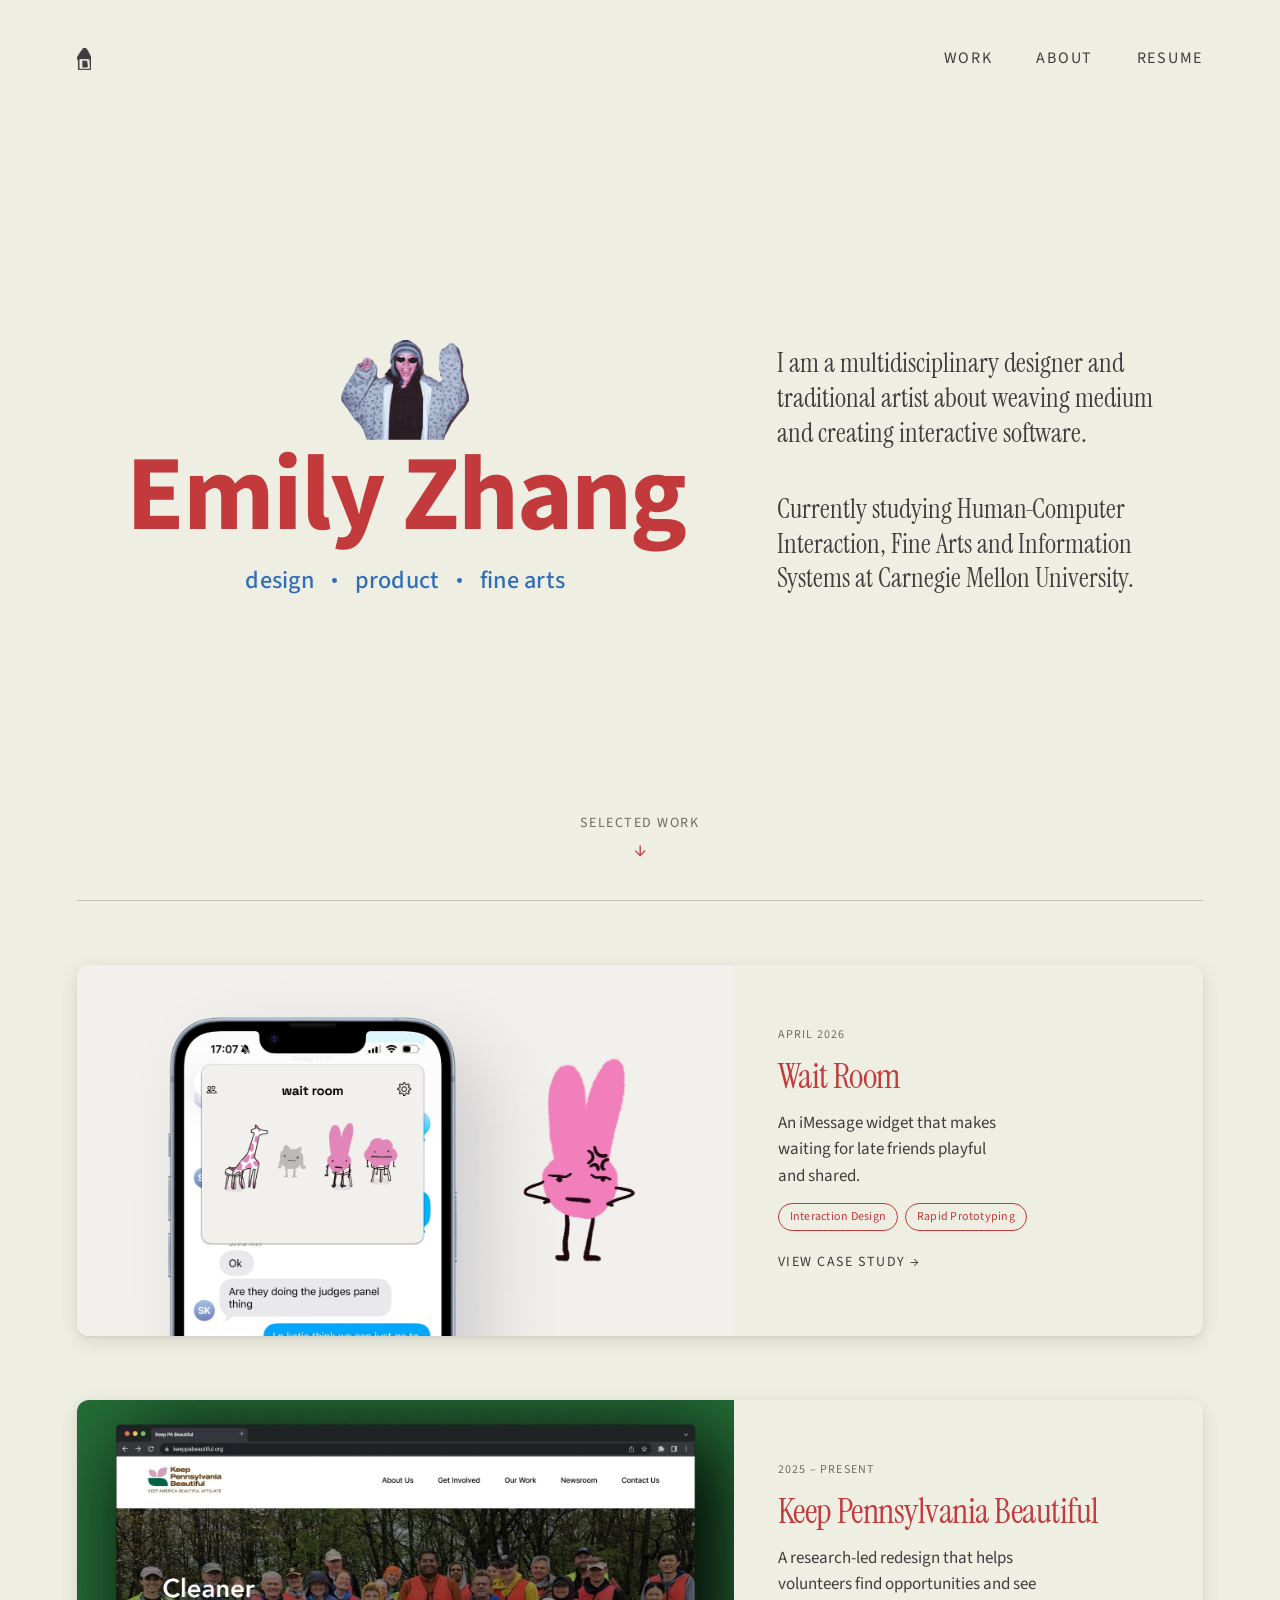
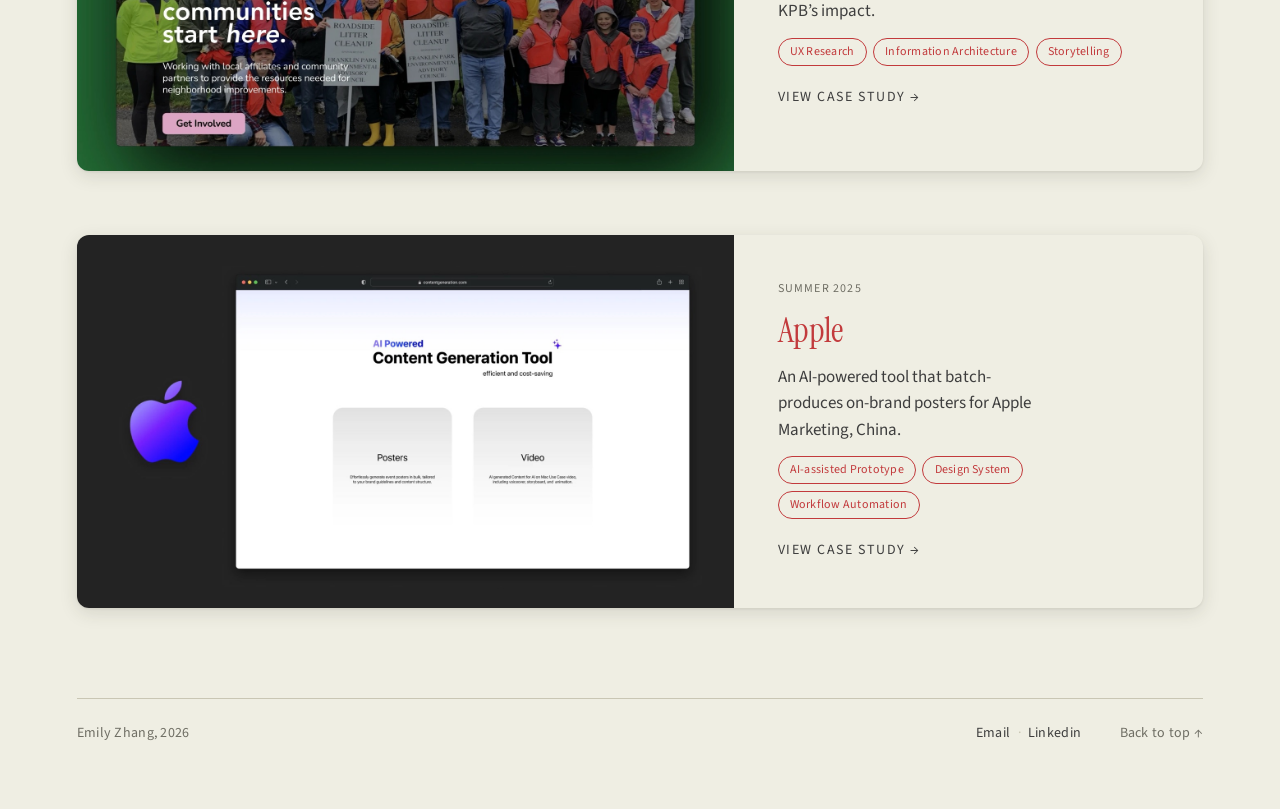
==== commit b1c3f015: "Redesign home hero, project list and case-study pages Navigation - Pinned header: always visible, 64" ====
--- a/index.html
+++ b/index.html
@@ -12,10 +12,11 @@
 <meta property="og:type" content="website">
 <meta property="og:image" content="assets/img/og-image.jpg">
 
-<link rel="icon" href="assets/img/favicon.svg" type="image/svg+xml">
+<link rel="icon" href="assets/img/favicon.png?v=2" type="image/png">
+<link rel="apple-touch-icon" href="assets/img/apple-touch-icon.png?v=2">
 <link rel="preconnect" href="https://fonts.googleapis.com">
 <link rel="preconnect" href="https://fonts.gstatic.com" crossorigin>
-<link href="https://fonts.googleapis.com/css2?family=Instrument+Serif:ital@0;1&family=Source+Sans+3:wght@400&display=swap" rel="stylesheet">
+<link href="https://fonts.googleapis.com/css2?family=Instrument+Serif:ital@0;1&family=Source+Sans+3:wght@400;500;700&display=swap" rel="stylesheet">
 <link rel="stylesheet" href="assets/css/style.css">
 </head>
 <body>
@@ -25,6 +26,10 @@
 <header class="site-header at-top">
   <nav class="nav wrap" aria-label="Primary">
     <div class="nav-group">
+      <a class="nav-link nav-home" href="#top"><span class="house" aria-hidden="true"></span><span class="visually-hidden">Home</span></a>
+    </div>
+    <div class="nav-group">
+      <a class="nav-link" href="#work" data-nav="work">Work</a>
       <a class="nav-link" href="about.html">About</a>
       <a class="nav-link" href="assets/resume/emily-zhang-resume.pdf" target="_blank" rel="noopener">Resume</a>
     </div>
@@ -34,16 +39,28 @@
 <main id="main">
 
   <section class="hero wrap">
-    <h1 class="hero-title">
-      <span class="word">Hi,</span>
-      <span class="word">I’m</span>
-      <span class="word">Emily</span>
-      <span class="word">Zhang</span>
-      <span class="word wave-word" aria-hidden="true">
-        <img class="wave-img" src="assets/img/hero-wave.png" alt=""
-             width="300" height="313" decoding="async">
-      </span>
-    </h1>
+    <div class="hero-intro">
+      <div class="hero-figure-wrap" aria-hidden="true">
+        <div class="hero-rig">
+          <img class="hero-figure" src="assets/img/hero-wave.png" alt=""
+               width="300" height="313" decoding="async">
+          <svg class="hero-hi" viewBox="0 0 100 78.2" focusable="false">
+            <path class="hero-hi-line" d="M59.5 23.5 C68 22.5 75 14 75.2 0.7" pathLength="1"/>
+            <g class="hero-hi-bubble">
+              <circle cx="82" cy="-16" r="18"/>
+              <text x="82" y="-11.4" text-anchor="middle">hi!</text>
+            </g>
+          </svg>
+        </div>
+      </div>
+      <h1 class="hero-title">
+        <span class="word">Emily</span>
+        <span class="word">Zhang</span>
+      </h1>
+      <p class="hero-tagline">
+        <span>design</span><span class="dot" aria-hidden="true"></span><span>product</span><span class="dot" aria-hidden="true"></span><span>fine arts</span>
+      </p>
+    </div>
 
     <div class="hero-body">
       <p class="hero-lead">
@@ -52,10 +69,15 @@
       </p>
 
       <p class="hero-lead">
-        Currently studying Human-Computer Interaction, Fine Arts and
-        Information Systems at Carnegie Mellon University, Pittsburgh.
+        Currently studying Human<span class="hy">-</span>Computer Interaction, Fine Arts and
+        Information Systems at Carnegie Mellon University.
       </p>
     </div>
+
+    <a class="scroll-cue" href="#work">
+      <span>Selected work</span>
+      <span class="scroll-cue-arrow" aria-hidden="true">↓</span>
+    </a>
   </section>
 
   <hr class="rule">
@@ -63,56 +85,68 @@
   <section class="work" id="work" aria-labelledby="work-heading">
     <h2 class="visually-hidden" id="work-heading">Selected work</h2>
 
-    <div class="work-grid wrap">
+    <div class="project-list">
 
-      <div class="work-item reveal">
-        <a class="card" href="wait-room.html">
-          <img class="card-media card-media--tall"
-               src="assets/img/card-wait-room.jpg"
-               alt="Wait Room’s shared waiting screen: hand-drawn avatars growing more impatient from left to right."
-               width="1200" height="971" loading="lazy" decoding="async">
-        </a>
-        <div class="card-label">
-          <span class="card-name">Wait Room</span>
-          <span class="card-tags">
+      <div class="reveal">
+      <article class="project">
+        <div class="project-media">
+          <img src="assets/img/card-wait-room-phone.jpg"
+               alt="The Wait Room widget open inside an iMessage chat on an iPhone, with an annoyed pink rabbit avatar standing beside the phone."
+               width="1600" height="950" loading="lazy" decoding="async">
+        </div>
+        <div class="project-body">
+          <p class="project-meta">April 2026</p>
+          <h3 class="project-name"><a class="project-link" href="wait-room.html">Wait Room</a></h3>
+          <p class="project-blurb">An iMessage widget that makes waiting for late friends playful and shared.</p>
+          <p class="project-tags">
             <span class="tag">Interaction Design</span>
             <span class="tag">Rapid Prototyping</span>
-          </span>
+          </p>
+          <span class="project-cta" aria-hidden="true">View case study <span class="arrow">→</span></span>
         </div>
+      </article>
       </div>
 
-      <div class="work-item reveal" data-reveal-delay="0.1">
-        <a class="card" href="keep-pennsylvania-beautiful.html">
-          <img class="card-media"
-               src="assets/img/card-kpb.jpg"
-               alt="Redesigned Keep Pennsylvania Beautiful home page with a volunteer cleanup hero image."
-               width="1200" height="747" loading="lazy" decoding="async">
-        </a>
-        <div class="card-label">
-          <span class="card-name">Keep Pennsylvania Beautiful</span>
-          <span class="card-tags">
+      <div class="reveal">
+      <article class="project">
+        <div class="project-media">
+          <img src="assets/img/card-kpb-browser.jpg"
+               alt="The redesigned Keep Pennsylvania Beautiful home page in a browser window: a “Cleaner communities start here” hero over a photo of volunteers holding roadside cleanup signs."
+               width="1600" height="999" loading="lazy" decoding="async">
+        </div>
+        <div class="project-body">
+          <p class="project-meta">2025 – Present</p>
+          <h3 class="project-name"><a class="project-link" href="keep-pennsylvania-beautiful.html">Keep Pennsylvania Beautiful</a></h3>
+          <p class="project-blurb">A research-led redesign that helps volunteers find opportunities and see KPB’s impact.</p>
+          <p class="project-tags">
             <span class="tag">UX Research</span>
             <span class="tag">Information Architecture</span>
             <span class="tag">Storytelling</span>
-          </span>
+          </p>
+          <span class="project-cta" aria-hidden="true">View case study <span class="arrow">→</span></span>
         </div>
+      </article>
       </div>
 
-      <div class="work-item reveal" data-reveal-delay="0.2">
-        <a class="card" href="content-generation.html">
-          <img class="card-media"
-               src="assets/img/card-content-generation.jpg"
-               alt="Title card reading “AI Powered Content Generation Tool”."
-               width="1200" height="776" loading="lazy" decoding="async">
-        </a>
-        <div class="card-label">
-          <span class="card-name">Apple</span>
-          <span class="card-tags">
+      <div class="reveal">
+      <article class="project">
+        <div class="project-media">
+          <img src="assets/img/card-apple-tool.jpg"
+               alt="The AI-powered Content Generation Tool in a browser window next to the Apple logo, offering two options: Posters and Video."
+               width="1600" height="943" loading="lazy" decoding="async">
+        </div>
+        <div class="project-body">
+          <p class="project-meta">Summer 2025</p>
+          <h3 class="project-name"><a class="project-link" href="content-generation.html">Apple</a></h3>
+          <p class="project-blurb">An AI-powered tool that batch-produces on-brand posters for Apple Marketing, China.</p>
+          <p class="project-tags">
             <span class="tag">AI-assisted Prototype</span>
             <span class="tag">Design System</span>
             <span class="tag">Workflow Automation</span>
-          </span>
+          </p>
+          <span class="project-cta" aria-hidden="true">View case study <span class="arrow">→</span></span>
         </div>
+      </article>
       </div>
 
     </div>
@@ -124,13 +158,16 @@
 
 <footer class="site-footer">
   <div class="wrap">
-    <h2 class="visually-hidden">Contact</h2>
+    <h2 class="visually-hidden">Footer</h2>
     <div class="footer-line">
       <span class="footer-sig">Emily Zhang, <span data-year>2026</span></span>
-      <nav class="footer-links" aria-label="Contact">
-        <a class="footer-link" href="mailto:yunhanzh@andrew.cmu.edu">Email</a>
-        <a class="footer-link" href="https://www.linkedin.com/in/yunhan-zhang-52885b339" target="_blank" rel="noopener">Linkedin</a>
-      </nav>
+      <div class="footer-nav">
+        <nav class="footer-links" aria-label="Contact">
+          <a class="footer-link" href="mailto:yunhanzh@andrew.cmu.edu">Email</a>
+          <a class="footer-link" href="https://www.linkedin.com/in/yunhan-zhang-52885b339" target="_blank" rel="noopener">Linkedin</a>
+        </nav>
+        <a class="footer-link footer-top" href="#top">Back to top <span class="arrow" aria-hidden="true">↑</span></a>
+      </div>
     </div>
   </div>
 </footer>
--- a/assets/css/style.css
+++ b/assets/css/style.css
@@ -16,6 +16,7 @@
   --olive:      #CFCCAD;  /* project card panels */
   --lime:       #E8F19A;  /* image panels on case-study pages */
   --rule:       #C9C6B4;  /* hairlines and borders */
+  --blue:       #2F6EB9;  /* the home hero's tagline, sampled from the sketch */
 
   /* Type */
   /* TWO FACES, following ziaoh.com's system exactly.
@@ -49,6 +50,20 @@
   --wrap-n: min(820px, 88vw);   /* narrow measure for case-study prose */
   --gutter: clamp(1.25rem, 4vw, 3rem);
 
+  /* Header: a 64px bar that stays pinned for the whole visit. The lift is extra
+     room above the nav at the very top of the page; the sticky offset below is
+     negative by exactly that amount, so it scrolls away and only the bar stays. */
+  /* One grid for the whole home page. Everything sits in --wrap (header, hero, rule,
+     project rows, footer), and the hero and every project row split that width the
+     same way: 7 of 12 columns for the picture / name, 5 of 12 for the words. --card-pad
+     is the inset of those words from their column edge, used by both, so the hero's copy
+     and each project's copy start on the same vertical line. */
+  --split:    7fr 5fr;
+  --card-pad: clamp(1.5rem, 3.4vw, 2.75rem);
+
+  --header-bar:  4rem;
+  --header-lift: clamp(0.5rem, 2.2vw, 2rem);
+
   /* Emily's own doodles, sliced from assets/doodling/Untitled_Artwork.png.
      They are used as masks rather than plain images so they take their colour
      from the page — her ink is already exactly --red, and the house needs to
@@ -67,6 +82,7 @@
 
 html {
   scroll-behavior: smooth;
+  scroll-padding-top: var(--header-bar);   /* in-page jumps (WORK) land below the pinned bar */
   -webkit-text-size-adjust: 100%;
 }
 
@@ -130,28 +146,32 @@
 
 /* ---------- 4. Site header / nav ---------- */
 .site-header {
-  position: sticky; top: 0; z-index: 100;
-  padding: clamp(1.5rem, 3.2vw, 2.75rem) 0;
+  /* Always visible. It used to slide away on scroll-down, so the only way back
+     to Home from the foot of a case study was to scroll the whole page up.
+     A negative `top` makes the header "compact" without changing its height (a
+     height change would shift the page under the reader): the lift above the nav
+     scrolls off, and the --header-bar strip below it pins. */
+  position: sticky; top: calc(-1 * var(--header-lift)); z-index: 100;
+  padding-top: var(--header-lift);
   background: color-mix(in srgb, var(--cream) 88%, transparent);
   backdrop-filter: blur(9px);
   -webkit-backdrop-filter: blur(9px);
-  transition: transform 0.45s var(--ease), background 0.3s linear;
-}
-/* Header retracts while scrolling down, returns on scroll up */
-.site-header.is-hidden { transform: translateY(-115%); }
-.site-header.at-top    { background: transparent; backdrop-filter: none; }
+  transition: background 0.3s linear;
+}
+.site-header.at-top { background: transparent; backdrop-filter: none; }
 
 .nav {
   display: flex; align-items: center;
   gap: 1.5rem;
+  min-height: var(--header-bar);
 }
 .nav-group { display: flex; gap: clamp(1.5rem, 3.4vw, 3.5rem); }
-/* keeps the About/Resume group flush right whether or not a Home group precedes it */
+/* keeps the WORK / ABOUT / RESUME group flush right, opposite the Home house */
 .nav-group:last-child { margin-left: auto; }
 
 .nav-link {
   position: relative;
-  font-size: var(--fs-nav);
+  font-size: 1rem;
   letter-spacing: 0.11em;
   text-transform: uppercase;
   text-decoration: none;
@@ -180,84 +200,247 @@
 .nav-link:hover, .nav-link:focus-visible { color: var(--red); }
 .nav-link:hover::after,
 .nav-link:focus-visible::after,
-.nav-link[aria-current="page"]::after { transform: scaleX(1); transform-origin: 0 50%; }
-.nav-link[aria-current="page"] { color: var(--red); }
+.nav-link[aria-current]:not([aria-current="false"])::after { transform: scaleX(1); transform-origin: 0 50%; }
+.nav-link[aria-current]:not([aria-current="false"]) { color: var(--red); }
 
 /* ---------- 5. Hero (home) ---------- */
-/* Centred and compact: the paragraphs stack close under the title rather than
-   floating in the middle of the page. */
+/* The hero owns the first screen: header + hero add up to exactly one viewport,
+   with the content centred in it and a "Selected work" cue pinned to its foot. The
+   header is in flow (sticky), so its height is subtracted. `svh` is the *small*
+   viewport height, so a phone's collapsing URL bar never makes it jump; plain
+   `vh` is the fallback for browsers that predate it.
+
+   Two columns, as sketched: Emily on the left (cut-out, name, tagline, stacked and
+   centred on each other), the two lines about her on the right. `align-items: end`
+   sits the last line of copy on the same baseline as the tagline. The columns are the
+   shared 7:5 split (see --split), so the copy lines up with the project rows' copy. */
 .hero {
+  --cue-room: clamp(4rem, 10vh, 5.5rem);          /* keeps the copy clear of the cue */
+  --fig-w:    clamp(84px, 10vw, 150px);           /* the cut-out; ~a quarter of the name's width */
+  position: relative;
+  display: grid;
+  grid-template-columns: var(--split);
+  column-gap: 0;
+  align-items: end;
+  align-content: center;
+  min-height: calc(100vh  - var(--header-bar) - var(--header-lift));
+  min-height: calc(100svh - var(--header-bar) - var(--header-lift));
+  padding: 2rem 0 var(--cue-room);
+}
+
+.hero-intro {
+  display: flex;
+  flex-direction: column;
+  align-items: center;
   text-align: center;
-  padding: clamp(2.5rem, 6vw, 5rem) 0 clamp(2rem, 4vw, 3.5rem);
+}
+
+/* delight: the cut-out of Emily, arms up, bobbing above her name. The sketch crops
+   her at the chest, so the bottom quarter is clipped away *on the image itself*
+   (clip-path). The wrapper is exactly the visible part, so it is what takes the
+   hover. Inside it, a rig rocks the picture and the "hi!" speech line together —
+   the line has to stay attached to her mouth while her head swings, so they share
+   one transform. The pivot sits at the cut, so the head swings most. It is already
+   moving when the page paints and never stops, and it does not speed up on hover;
+   hovering her makes her say hi instead. ease-in-out, not --ease, because --ease is
+   an entrance curve that would snap at each turn. */
+.hero-figure-wrap {
+  position: relative;
+  width: var(--fig-w);
+  height: calc(var(--fig-w) * 0.782);   /* 75% of the image's own height */
+}
+.hero-rig {
+  position: absolute;
+  inset: 0;
+  transform-origin: 50% 100%;
+  animation: bobble 1.6s ease-in-out infinite;
+}
+.hero-figure {
+  position: absolute;
+  top: 0;
+  left: 0;
+  display: block;
+  width: 100%;
+  height: auto;
+  clip-path: inset(0 0 25% 0);
+}
+
+/* "hi!" — drawn from Emily's sketch: a line leaves the right side of her mouth
+   heading right, bends gradually upward through the gap between her hat and her
+   raised arm, and meets the underside of a circle holding the word, just left of its
+   centre and almost vertically. Line, circle and text are one SVG whose units are
+   fractions of her width (viewBox 0 0 100 78.2: x 50, y 25 is her mouth), so the
+   line always starts on the mouth and ends on the circle whatever the screen size.
+   It wears the site's own vocabulary: the thin blue outline of the tag pills, the
+   lighter warm cream as the fill, the display serif italic used for small human
+   notes, in the tagline's blue. On hover the line draws itself out from her mouth,
+   then the circle springs open at its end. Decorative: the wrapper is aria-hidden. */
+.hero-hi {
+  position: absolute;
+  inset: 0;
+  z-index: 3;
+  width: 100%;
+  height: 100%;
+  overflow: visible;        /* the bubble sits above and to the right of her */
+  pointer-events: none;
+}
+.hero-hi-line {
+  fill: none;
+  stroke: var(--blue);
+  stroke-width: 1.2;
+  stroke-linecap: round;
+  stroke-dasharray: 1 2;    /* pathLength is 1: one dash as long as the whole line */
+  stroke-dashoffset: 1;     /* ...pushed out of sight until she is hovered */
+  opacity: 0;               /* a round cap would otherwise leave a dot at the mouth */
+  transition: stroke-dashoffset 0.22s var(--ease), opacity 0.05s linear;
+}
+.hero-hi-bubble {
+  transform-box: view-box;
+  transform-origin: 75.2px 0.7px;    /* where the line meets the circle */
+  opacity: 0;
+  transform: scale(0.4);
+  transition: opacity 0.12s var(--ease),
+              transform 0.12s var(--ease);
+}
+.hero-hi-bubble circle {
+  fill: var(--cream-warm);
+  stroke: var(--blue);
+  stroke-width: 1.2;
+}
+.hero-hi-bubble text {
+  font-family: var(--font-display);
+  font-style: italic;
+  font-size: 15px;          /* user units, so it scales with her: ~22px at 1440 */
+  fill: var(--blue);
+}
+.hero-figure-wrap:hover .hero-hi-line {
+  stroke-dashoffset: 0;
+  opacity: 1;
+}
+.hero-figure-wrap:hover .hero-hi-bubble {
+  opacity: 1;
+  transform: scale(1);
+  transition: opacity 0.2s var(--ease) 0.16s,
+              transform 0.4s cubic-bezier(0.34, 1.56, 0.64, 1) 0.16s;   /* waits for the line */
+}
+
+/* one continuous rock: left, up, right, up, back to left. 0% and 100% hold the
+   same pose so the loop closes on itself with no seam. */
+@keyframes bobble {
+  0%, 100% { transform: translateY(0)    rotate(-6deg); }
+  25%      { transform: translateY(-9%)  rotate(0deg); }
+  50%      { transform: translateY(0)    rotate(6deg); }
+  75%      { transform: translateY(-9%)  rotate(0deg); }
 }
 
 .hero-title {
-  /* sans here, serif in the paragraphs below — as drawn in the mockup, and the
-     same split ziaoh uses on its case-study pages (sans H1, serif body lines) */
-  font-size: var(--fs-display);
-  font-weight: 400;
-  line-height: 1.1;
-  letter-spacing: -0.015em;   /* large sizes get NEGATIVE tracking */
-  text-wrap: balance;
+  /* the biggest, boldest thing on the site. Source Sans 3 Bold: the one place a
+     bold weight is used, because it is the one place that has to be found first */
+  font-size: clamp(3.25rem, 8.35vw, 7.5rem);   /* ~120px at 1440: the name runs ~43% of the width, as sketched */
+  font-weight: 700;
+  line-height: 1.05;
+  letter-spacing: -0.02em;   /* large sizes get NEGATIVE tracking */
   color: var(--red);
-  margin-bottom: clamp(0.75rem, 1.6vw, 1.35rem);
+  white-space: nowrap;
 }
 
 /* delight: each word rises into place on load */
 .hero-title .word {
   display: inline-block;
   opacity: 0;
+  transform: translateY(0.35em);
+  animation: rise 0.85s var(--ease) forwards;
+}
+@keyframes rise { to { opacity: 1; transform: none; } }
+
+/* design . product . fine arts — in the sketch's blue, the only blue on the page */
+.hero-tagline {
+  display: flex;
+  flex-wrap: wrap;
+  justify-content: center;
+  align-items: baseline;
+  gap: 0 clamp(0.6rem, 1.4vw, 1.25rem);
+  margin-top: clamp(0.35rem, 1vw, 0.9rem);
+  font-size: clamp(1.125rem, 1.9vw, 1.75rem);
+  font-weight: 500;
+  line-height: 1.3;
+  letter-spacing: 0.01em;
+  color: var(--blue);
+  opacity: 0;
+  animation: rise 0.85s var(--ease) 0.55s forwards;
   transform: translateY(0.5em);
-  animation: rise 0.85s var(--ease) forwards;
-}
-@keyframes rise { to { opacity: 1; transform: none; } }
-
-/* delight: a cut-out of Emily, arms up, in place of the old 👋. The wrapper
-   keeps the .word rise animation; the image inside carries the bobble, so the
-   two no longer fight over the same animation property. */
-.wave-word {
-  display: inline-block;
-  line-height: 0;              /* no strut — the image sets the box height */
-  vertical-align: -0.22em;     /* the cut-out is taller than a glyph, so it hangs
-                                  below the baseline to sit level with the caps */
-}
-.wave-img {
-  display: block;
-  height: 1.5em;
-  width: auto;
-  transform-origin: 50% 92%;   /* pivots near the feet, so the head swings most */
-  /* no delay and no rest beat: it is already bobbling when the page paints, and
-     it never stops. ease-in-out, not --ease, because --ease is an entrance curve
-     that would snap at each turn; this one decelerates into every reversal. */
-  animation: bobble 1.6s ease-in-out infinite;
-}
-/* hovering the title doubles the tempo — the same hello, more excited */
-.hero-title:hover .wave-img { animation-duration: 0.8s; }
-
-/* one continuous rock: left, up, right, up, back to left. 0% and 100% hold the
-   same pose so the loop closes on itself with no seam. */
-@keyframes bobble {
-  0%, 100% { transform: translateY(0)    rotate(-6deg); }
-  25%      { transform: translateY(-7%)  rotate(0deg); }
-  50%      { transform: translateY(0)    rotate(6deg); }
-  75%      { transform: translateY(-7%)  rotate(0deg); }
-}
-
-/* 680px, not wider: Instrument Serif is narrow, so a wider box lets the first
-   paragraph collapse onto a single long line at some widths. This measure keeps
-   both paragraphs at two balanced lines across the whole laptop range. */
-.hero-body { max-width: min(680px, 100%); margin-inline: auto; }
-
+}
+/* the separators are drawn dots, not full stops: a full stop sits on the baseline and
+   reads as punctuation, a centred dot reads as a divider. Sized in em so it stays in
+   proportion to the words at every width — small enough to stay quiet beside them. */
+.hero-tagline .dot {
+  flex: none;
+  align-self: center;
+  width: 0.2em;
+  height: 0.2em;
+  border-radius: 50%;
+  background: currentColor;
+}
+
+/* The copy is left-aligned in its own column, set larger than before: this is the
+   text the hero exists to deliver, so it reads at sentence size rather than caption
+   size. Instrument Serif is narrow, so the measure is capped to keep the lines
+   short and the two paragraphs reading as two clear thoughts. */
+.hero-body {
+  padding-left: var(--card-pad);   /* same inset as .project-body: one vertical text line */
+  opacity: 0;
+  transform: translateY(0.5em);
+  animation: rise 0.85s var(--ease) 0.75s forwards;
+}
 .hero-lead {
   font-family: var(--font-display);
-  font-size: var(--fs-lead);
-  line-height: 1.5;           /* reading text always 1.5–1.6 */
-  /* Even out the line lengths instead of filling each line greedily, so no line
-     is left holding one or two orphaned words. Ignored by older browsers, which
-     simply fall back to normal wrapping. */
+  font-size: clamp(1.375rem, 2.1vw, 1.875rem);
+  line-height: 1.3;
+  /* `balance`, not `pretty`: pretty only rescues a lone last word, which left the
+     first paragraph's middle line ~160px longer than its last. Balance evens every
+     line of a paragraph, so each reads as one tidy block. */
   text-wrap: balance;
 }
-.hero-lead + .hero-lead { margin-top: 1.35rem; }
+.hero-lead + .hero-lead { margin-top: 1.5em; }
+/* the typeface's hyphen carries wide side-bearings, so "Human-Computer" read as
+   "Human - Computer"; pull the sides in */
+.hero-lead .hy { margin-inline: -0.14em; }
+
+/* "Selected work ↓": the one-click route from the opening straight to the
+   projects. It arrives after the title has finished rising, and the arrow bobs
+   gently so it reads as something to press. */
+.scroll-cue {
+  position: absolute;
+  left: 50%;
+  bottom: clamp(1.25rem, 3.5vh, 2.25rem);
+  translate: -50% 0;
+  display: inline-flex;
+  flex-direction: column;
+  align-items: center;
+  gap: 0.35rem;
+  padding: 0.5rem 0.75rem;
+  font-size: var(--fs-nav);
+  letter-spacing: 0.11em;
+  text-transform: uppercase;
+  text-decoration: none;
+  color: var(--ink-soft);
+  opacity: 0;
+  transform: translateY(0.5em);
+  animation: rise 0.85s var(--ease) 1.3s forwards;
+  transition: color 0.28s var(--ease);
+}
+.scroll-cue:hover, .scroll-cue:focus-visible { color: var(--red); }
+.scroll-cue-arrow {
+  color: var(--red);
+  font-size: 1.25rem;
+  line-height: 1;
+  letter-spacing: 0;
+  animation: cue-bob 1.8s ease-in-out 2.2s infinite;
+}
+@keyframes cue-bob {
+  0%, 100% { transform: translateY(0); }
+  50%      { transform: translateY(6px); }
+}
 
 /* ---------- 6. Rules ---------- */
 /* The section lines run edge-to-edge with the project panels — same width as
@@ -269,114 +452,160 @@
   margin: 0 auto;
 }
 
-/* ---------- 7. Work grid (home) ---------- */
-.work { padding: clamp(3.5rem, 8vw, 7rem) 0 clamp(3rem, 7vw, 6rem); }
-
-/* Equal thirds, and equal panels. The three source images have different ratios
-   (1.24, 1.61, 1.55), so cards sized to their own image came out three different
-   heights and pushed each name to a different line — as did the downward offset
-   the middle card used to carry. One shared ratio for all three puts every panel
-   on the same footprint and every name on the same baseline. */
-.work-grid {
+/* ---------- 7. Work list (home) ---------- */
+/* The three projects are stacked as wide rows, one per screen-ish, instead of a
+   3-up grid: each gets room for its image, a line of context and its tags, and
+   there is one obvious thing to read next. The list is the same width as the header,
+   hero and footer (--wrap), so its edges line up with theirs. */
+.work { padding: clamp(2.5rem, 5vw, 4.5rem) 0 clamp(3rem, 7vw, 6rem); }
+
+.project-list {
+  --list:  var(--wrap);
+  width: var(--list);
+  margin-inline: auto;
   display: grid;
-  grid-template-columns: repeat(3, 1fr);
-  gap: clamp(0.9rem, 1.8vw, 1.5rem);
-  align-items: start;
-}
-
-/* the label is a sibling of the <a>, not a child, so hovering either the card
-   or the label lights up both */
-.work-item { position: relative; }
-
-.card {
+  gap: clamp(2rem, 5vw, 4.5rem);   /* room between rows so each reads as its own piece, and the hover lift never crowds the next */
+}
+
+.project {
+  --row-h: clamp(300px, 29vw, 430px);   /* shortest a row gets; copy may make it taller */
+  position: relative;                   /* anchors the stretched link */
+  display: grid;
+  grid-template-columns: var(--split);
+  min-height: var(--row-h);
+  overflow: hidden;
+  border-radius: 12px;
+  /* The copy panel is the page's own colour, so a row is defined by its picture
+     and a soft shadow rather than by an outline. */
+  background: var(--cream);
+  box-shadow: 0 5px 18px rgba(43, 43, 30, 0.13), 0 1px 3px rgba(43, 43, 30, 0.08);
+  transition: transform 0.55s var(--ease), box-shadow 0.55s var(--ease);
+}
+.project:hover,
+.project:focus-within {
+  transform: translateY(-6px);
+  box-shadow: none;        /* the red stroke below replaces the shadow as the feedback */
+}
+
+/* Hover / keyboard-focus feedback: a red stroke drawn over the card's edge, inside
+   it, so it frames the picture and the copy together. 2px is the weight that holds
+   against a 1080px-wide card without shouting — the nav underline is 1.5px and the
+   tag pills 1px, so this reads as the loudest line on the page, which is the point. */
+.project::before {
+  content: "";
+  position: absolute;
+  inset: 0;
+  z-index: 2;
+  border: 2px solid var(--red);
+  border-radius: inherit;
+  opacity: 0;
+  pointer-events: none;     /* never intercepts the click on the stretched link */
+  transition: opacity 0.35s var(--ease);
+}
+.project:hover::before,
+.project:focus-within::before { opacity: 1; }
+
+/* The picture takes the whole left side, edge to edge. It is absolutely placed in
+   its column so it never sets the row's height — the copy does — and it is cropped
+   to cover. Cards that came with their own frame (Wait Room) are cropped to their
+   artwork in the file, so no rim or rounded corner is left to be cut off. */
+.project-media {
   position: relative;
-  display: grid;
-  place-items: center;
-  text-decoration: none;
-  background: var(--olive);
-  padding: 9%;              /* % of card width — matches the design's inset */
-  /* Each card's height is derived from its own image so the olive frame reads
-     as an even 9% band on all four sides:  height/width = 0.82/imageRatio + 0.18
-     Set per card below; this is the fallback. */
-  /* One ratio for all three. It sits between the images' own ratios, so each is
-     contained with a modest olive band — image 1 gains a little at the sides,
-     images 2 and 3 a little above and below — instead of each card resizing
-     itself and breaking the row. */
-  aspect-ratio: 1 / 0.78;
-  border-radius: 12px;
-  overflow: hidden;
-  transition: transform 0.55s var(--ease), box-shadow 0.55s var(--ease);
-}
-
-.card-media {
+  overflow: hidden;       /* clips the hover zoom */
+}
+.project-media img {
+  position: absolute;
+  inset: 0;
   width: 100%;
   height: 100%;
-  object-fit: contain;   /* never crop — these are finished, composed images */
-  /* No radius or shadow here any more: the artwork carries its own rounded
-     frame and shadow, and its transparent corners are composited onto the olive
-     panel colour at export time, so an added rectangular shadow would trace a
-     box the viewer cannot see the edges of. */
+  object-fit: cover;
   transition: transform 0.6s var(--ease);
 }
-
-/* Wait Room's artwork (1.24) is narrower than the padded content box (1.37), so
-   `contain` sized it by height and it stood taller than the other two, which are
-   sized by width. Narrowing its box to 78% flips it to being sized by width too,
-   landing it on the same height as its neighbours (78% x 0.82W / 1.24 ≈ 0.52W),
-   scaled down whole rather than cropped. The grid's place-items:center keeps the
-   narrower box centred in the olive panel. */
-.card-media--tall { width: 78%; }
-
-.work-item:hover .card,
-.card:focus-visible {
-  transform: translateY(-7px);
-  box-shadow: 0 24px 46px -30px rgba(43, 43, 30, 0.7);
-}
-.work-item:hover .card-media,
-.card:focus-visible .card-media { transform: scale(1.03); }
-
-/* Names and keywords sit permanently under each card, ziaoh-style. The hover
-   no longer swaps the panel's contents — it just lifts the card and underlines
-   the name, so nothing is hidden from anyone who never hovers. */
-.card-label {
-  display: grid;
-  justify-items: start;
-  gap: 0.55rem;
-  padding-top: 0.9rem;
-}
-
-.card-name {
+.project:hover .project-media img,
+.project:focus-within .project-media img { transform: scale(1.03); }
+
+.project-body {
+  display: flex;
+  flex-direction: column;
+  justify-content: center;
+  align-items: flex-start;
+  gap: 0.85rem;
+  padding: var(--card-pad);
+}
+
+.project-meta {
+  font-size: var(--fs-label);
+  letter-spacing: 0.1em;
+  text-transform: uppercase;
+  color: var(--ink-soft);
+}
+
+.project-name {
+  font-family: var(--font-display);
+  font-weight: 400;
+  font-size: clamp(1.75rem, 2.7vw, 2.25rem);
+  line-height: 1.12;
+  letter-spacing: -0.015em;
   text-wrap: balance;
-  font-family: var(--font-display);
-  font-size: clamp(1.125rem, 1.5vw, 1.375rem);
-  line-height: 1.2;
   color: var(--red);
-  position: relative;
-}
-/* the name underlines on hover — the click affordance the overlay used to carry */
-.card-name::after {
-  content: ""; position: absolute; left: 0; bottom: -2px;
-  width: 100%; height: 1px; background: var(--red);
-  transform: scaleX(0); transform-origin: 0 50%;
-  transition: transform 0.42s var(--ease);
-}
-.work-item:hover .card-name::after,
-.work-item:focus-within .card-name::after { transform: scaleX(1); }
-
-.card-tags { display: flex; flex-wrap: wrap; gap: 0.4rem; }
+}
+/* The title is the real link; its ::after stretches to cover the whole row, so
+   the entire card is one click target and there is a single tab stop per project. */
+.project-link {
+  text-decoration: none;    /* deliberately not positioned, so ::after sizes to .project */
+  color: inherit;
+}
+.project-link::after {
+  content: "";
+  position: absolute;
+  inset: 0;
+}
+.project-link:focus-visible { outline: none; }   /* the card's red stroke is the focus ring */
+
+.project-blurb {
+  max-width: 34ch;
+  font-size: 1.0625rem;
+  line-height: 1.55;
+  text-wrap: pretty;
+}
+
+.project-tags { display: flex; flex-wrap: wrap; gap: 0.4rem; }
 
 .tag {
   border: 1px solid var(--red);
   border-radius: 999px;
   padding: 0.25rem 0.7rem;
-  font-size: var(--fs-micro);
+  font-size: var(--fs-label);
   line-height: 1.5;
   letter-spacing: 0.02em;
   color: var(--red);
   white-space: nowrap;
   transition: background 0.35s var(--ease), color 0.35s var(--ease);
 }
-.work-item:hover .tag { background: var(--red); color: var(--cream); }
+.project:hover .tag, .project:focus-within .tag { background: var(--red); color: var(--cream); }
+
+/* "View case study →" — a text link in the nav's voice rather than a filled
+   button: three solid buttons in a stack would outweigh the work itself. */
+.project-cta {
+  position: relative;
+  margin-top: 0.4rem;
+  padding-bottom: 3px;
+  font-size: var(--fs-nav);
+  letter-spacing: 0.11em;
+  text-transform: uppercase;
+  color: var(--ink);
+  transition: color 0.28s var(--ease);
+}
+.project-cta .arrow { display: inline-block; transition: transform 0.4s var(--ease); }
+.project-cta::after {
+  content: ""; position: absolute; left: 0; bottom: 0;
+  width: 100%; height: 1.5px; background: var(--red);
+  transform: scaleX(0); transform-origin: 100% 50%;
+  transition: transform 0.42s var(--ease);
+}
+.project:hover .project-cta, .project:focus-within .project-cta { color: var(--red); }
+.project:hover .project-cta::after, .project:focus-within .project-cta::after { transform: scaleX(1); transform-origin: 0 50%; }
+.project:hover .project-cta .arrow, .project:focus-within .project-cta .arrow { transform: translateX(5px); }
 
 /* ---------- 8. Page head (inner pages) ---------- */
 .page-head {
@@ -1234,67 +1463,70 @@
 .star-list li:hover::before { transform: rotate(90deg) scale(1.15); }
 
 /* ---------- 14. Project navigation ---------- */
-/* Two destinations rather than one bare arrow: a way back to the index, and a
-   named next project so the reader knows what they are committing to. */
+/* One thing at the foot of a case study: a compact button to the next project, right
+   aligned at the bottom of the page. The way back to the work list is the WORK link in
+   the pinned header, so a second "All work" here was redundant.
+   It borrows the site's pill shape; the label and the name sit on one line, and on a
+   hover it fills with the site red the way the tag pills do. */
 .page-nav {
   display: flex;
-  align-items: flex-end;
-  justify-content: space-between;
-  gap: 1.5rem 2rem;
-  flex-wrap: wrap;
-  border-top: 1px solid var(--rule);
-  margin-top: clamp(2.5rem, 5vw, 4rem);
-  padding-top: clamp(1.25rem, 2.5vw, 2rem);
-  /* keeps this band clear of the footer's rule below it */
+  justify-content: flex-end;
   padding-bottom: clamp(2rem, 4vw, 3.5rem);
 }
 
-.page-nav-back {
-  display: inline-flex; align-items: center; gap: 0.5rem;
-  font-size: var(--fs-nav);
-  letter-spacing: 0.02em;
+.page-nav-next {
+  display: inline-flex;
+  align-items: baseline;
+  gap: 0.85rem;
+  max-width: 100%;
+  padding: 0.8rem 1.5rem 0.85rem 1.6rem;
+  border: 1px solid var(--rule);
+  border-radius: 999px;
+  background: var(--cream-warm);
   text-decoration: none;
-  color: var(--ink-soft);
-  transition: color 0.3s var(--ease);
-}
-.page-nav-back .arrow { transition: transform 0.35s var(--ease); }
-.page-nav-back:hover, .page-nav-back:focus-visible { color: var(--red); }
-.page-nav-back:hover .arrow { transform: translateX(-4px); }
-
-.page-nav-next {
-  display: grid;
-  justify-items: end;
-  gap: 0.25rem;
-  text-align: right;
-  text-decoration: none;
-  max-width: 60%;
-}
+  transition: background 0.35s var(--ease), border-color 0.35s var(--ease),
+              transform 0.45s var(--ease);
+}
+
 .page-nav-eyebrow {
   font-size: var(--fs-label);
   letter-spacing: 0.1em;
   text-transform: uppercase;
+  white-space: nowrap;
   color: var(--red);
+  transition: color 0.35s var(--ease);
 }
 .page-nav-name {
-  position: relative;
+  display: inline-flex;
+  align-items: baseline;
+  gap: 0.5rem;
   font-family: var(--font-display);
-  font-size: clamp(1.375rem, 2.2vw, 1.875rem);
+  font-size: 1.5rem;
   line-height: 1.2;
   letter-spacing: -0.01em;
-  text-wrap: balance;
+  color: var(--ink);
   transition: color 0.35s var(--ease);
 }
-.page-nav-name::after {
-  content: "";
-  position: absolute; left: 0; right: 0; bottom: -3px;
-  height: 1px; background: var(--red);
-  transform: scaleX(0); transform-origin: 100% 50%;
-  transition: transform 0.42s var(--ease);
-}
+.page-nav-name .arrow { color: var(--red); transition: transform 0.4s var(--ease), color 0.35s var(--ease); }
+
+.page-nav-next:hover,
+.page-nav-next:focus-visible {
+  background: var(--red);
+  border-color: var(--red);
+}
+.page-nav-next:hover .page-nav-eyebrow,
+.page-nav-next:focus-visible .page-nav-eyebrow,
 .page-nav-next:hover .page-nav-name,
-.page-nav-next:focus-visible .page-nav-name { color: var(--red); }
-.page-nav-next:hover .page-nav-name::after,
-.page-nav-next:focus-visible .page-nav-name::after { transform: scaleX(1); transform-origin: 0 50%; }
+.page-nav-next:focus-visible .page-nav-name,
+.page-nav-next:hover .arrow,
+.page-nav-next:focus-visible .arrow { color: var(--cream); }
+.page-nav-next:hover .arrow { transform: translateX(5px); }
+
+/* on a phone the label and the name will not fit on one line: stack them, and trade
+   the full pill for a rounded rectangle so two lines do not look squashed */
+@media (max-width: 560px) {
+  .page-nav-next { flex-direction: column; align-items: flex-start; gap: 0.2rem; border-radius: 18px; }
+}
 
 /* ---------- 15. Footer ---------- */
 .site-footer { padding: 0 0 clamp(2.5rem, 5vw, 4.5rem); }
@@ -1319,6 +1551,20 @@
 
 .footer-links { display: flex; align-items: baseline; }
 
+/* site links, contact links and Back to top share one right-hand cluster; the
+   groups are spaced apart rather than dotted together, so wrapping on a phone
+   never strands a middot at the start of a line */
+.footer-nav {
+  display: flex;
+  flex-wrap: wrap;
+  align-items: baseline;
+  justify-content: flex-end;
+  gap: 0.6rem clamp(1.25rem, 3vw, 2.5rem);
+}
+.footer-top { color: var(--ink-soft); }
+.footer-top .arrow { display: inline-block; transition: transform 0.4s var(--ease); }
+.footer-top:hover .arrow, .footer-top:focus-visible .arrow { transform: translateY(-3px); }
+
 .footer-link {
   position: relative;
   display: inline-block;
@@ -1358,6 +1604,10 @@
 
 /* ---------- 17. Responsive ---------- */
 @media (max-width: 900px) {
+  /* one column: Emily, then what she does, all centred */
+  .hero { grid-template-columns: 1fr; row-gap: clamp(1.75rem, 5vw, 2.5rem); align-items: start; }
+  .hero-title { font-size: clamp(3.25rem, 13vw, 6rem); }
+  .hero-body { justify-self: center; text-align: center; padding-left: 0; max-width: 34rem; }
   .about-grid { grid-template-columns: 1fr; gap: clamp(1.75rem, 5vw, 2.75rem); }
   .portrait-block { max-width: 460px; }
   .meta { grid-template-columns: repeat(2, minmax(0, 1fr)); }
@@ -1366,16 +1616,18 @@
 @media (max-width: 760px) {
   :root { --wrap: 88vw; }
 
+  /* she is only ~84px wide on a phone, which would leave "hi!" at ~10px. Scale the
+     whole speech drawing up from the point where the line leaves her mouth, so it
+     stays attached and the word reaches ~18px. */
+  .hero-hi { transform: scale(1.45); transform-origin: 59.5% 30%; }
+
   /* a phone is too narrow to hold it on one line at any readable size */
   .one-line { white-space: normal; font-size: var(--fs-body); }
 
-  .work-grid { grid-template-columns: 1fr; gap: clamp(1.25rem, 5vw, 2rem); }
-  /* One column: nothing to line up with, so each card goes back to its own
-     image's height rather than banding olive around a shared ratio. */
-  .card { aspect-ratio: auto; }
-  .card-media { height: auto; }
-  /* no shared row height to match at one column */
-  .card-media--tall { width: 100%; }
+  /* one column: the picture sits on top of the copy, as on the reference */
+  .project { grid-template-columns: 1fr; min-height: 0; }
+  .project-media { aspect-ratio: 16 / 10; }
+  .project-blurb { max-width: none; }
 
   .intro-grid { grid-template-columns: 1fr; }
 
@@ -1387,15 +1639,160 @@
 }
 
 @media (max-width: 640px) {
-  /* the nudges would collide with the title on a phone */
+  /* these two hang off the lime band's top and right edges, which on a phone
+     puts them over the title and past the viewport — no room, so they sit out */
   .nudge--fume, .nudge--wave { display: none; }
-  .nudge--scratch { left: auto; right: 3%; }
+  /* The scratcher stands in the empty gap between the home icon and the
+     Work/About/Resume group, the one place in the header with no text under it.
+     With 16px nav links that gap is ~110px wide, so it sits at 17%.
+     Its feet (94px) also stop short of the eyebrow below. */
+  .nudge--scratch { left: 17%; right: auto; }
+
 }
 
 @media (max-width: 460px) {
   .meta { grid-template-columns: 1fr; gap: 1.25rem; }
   .nav-group { gap: 1.15rem; }
 }
+
+/* ---------- 17b. Case-study type scale ---------- */
+/* The three case-study pages share one scale, scoped to `body.case-study` so the home
+   page and About keep the global tokens above untouched. Before this the pages had
+   eight near-identical sizes (40 / 26 / 22 / 19 / 16 / 15 / 13 / 12) and a hole between
+   the 40px title and the 12px "headings": Context, The problem and Features were 12px
+   caps labels while another page's section heading was a 22px serif, so the same job
+   looked different from page to page. Now there are six roles, each used for one job
+   (sizes at a 1440px viewport):
+     title 48 · section heading (H2) 32 · sub-heading (H3) 24 · body 18 ·
+     secondary 16 · label 13
+   Every size is a clamp, so each step shrinks smoothly toward a phone instead of
+   jumping at a breakpoint. */
+.case-study {
+  --cs-title: clamp(2.25rem, 3.4vw, 3rem);          /* 48 */
+  --cs-h2:    clamp(1.625rem, 2.25vw, 2rem);        /* 32 */
+  --cs-h3:    clamp(1.3125rem, 1.7vw, 1.5rem);      /* 24 */
+  --cs-body:  clamp(1.0625rem, 1.25vw, 1.125rem);   /* 17 → 18 */
+  --cs-small: 1rem;                                  /* 16 */
+  --cs-label: 0.8125rem;                             /* 13 */
+}
+
+/* title */
+.case-study .page-title {
+  font-size: var(--cs-title);
+  line-height: 1.1;
+  letter-spacing: -0.025em;
+}
+
+/* section headings: ONE style for every H2, whatever it was before (a 12px caps
+   label here, a 22px serif there). The small caps look survives only where a label is
+   genuinely a label: the meta strip, eyebrows, process pills, "Next project". */
+.case-study .label,
+.case-study .section-title {
+  font-family: var(--font-display);
+  font-size: var(--cs-h2);
+  font-weight: 400;
+  line-height: 1.15;
+  letter-spacing: -0.015em;
+  text-transform: none;
+  color: var(--red);
+  margin-bottom: clamp(0.85rem, 1.5vw, 1.25rem);
+}
+
+/* the project's central question reads at heading size, as the hook of the page */
+.case-study .lede { font-size: var(--cs-h2); line-height: 1.25; letter-spacing: -0.015em; }
+
+/* sub-headings */
+.case-study .feature-title { font-size: var(--cs-h3); line-height: 1.2; margin-bottom: 0.85rem; }
+.case-study .fold-title    { font-size: var(--cs-h3); line-height: 1.3; }
+
+/* body copy: everything a visitor actually reads. 18px, a measure of ~66 characters */
+.case-study .prose { max-width: 66ch; }
+/* ...except where the layout already sets the measure (the intro columns) or asks for
+   the full width (a deliberate one-liner). These need three classes to outrank the
+   cap above. */
+.case-study .intro-grid .prose,
+.case-study .prose.prose--wide { max-width: none; }
+.case-study .prose,
+.case-study .bullets li,
+.case-study .numbered li,
+.case-study .feature-body p,
+.case-study .meta dd,
+.case-study .pi-name,
+.case-study .one-line { font-size: var(--cs-body); }
+.case-study .bullets li,
+.case-study .numbered li { line-height: 1.55; }
+.case-study .feature-body p { line-height: 1.6; }
+.case-study .meta dd { line-height: 1.45; }
+
+/* the one-liner used to shrink below body size to avoid wrapping: backwards. It wraps. */
+.case-study .one-line { white-space: normal; }
+
+/* secondary text */
+.case-study .pi-note,
+.case-study .lede-note,
+.case-study .archive figcaption,
+.case-study .note { font-size: var(--cs-small); }
+.case-study .pi-note { line-height: 1.5; }
+
+/* labels: real labels only, floored at 13px (was 11-12) */
+.case-study .eyebrow,
+.case-study .meta dt,
+.case-study .process-pill,
+.case-study .page-nav-eyebrow { font-size: var(--cs-label); }
+.case-study .browser-url { font-size: 0.75rem; }   /* decorative text inside the browser frame */
+
+/* ---------- 17c. Case-study vertical rhythm ---------- */
+/* Spacing between the parts of a case study, scoped to `body.case-study`. It used to
+   come from five unrelated places (section padding, rule margins, the fold's margin, the
+   column gap, the page header's padding) that did not add up: the title band sat ~100px
+   from the first heading, yet the page's own major sections sat only 44px apart, so the
+   top of the page was airier than the sections that matter. Spacing now follows the
+   content hierarchy, one tier per level, and each tier is a token (px at 1440):
+     first   96   title band -> first content
+     major   80   between top-level sections (a heading needs ~2.5x its own height above it)
+     minor   56   stacked sections inside one column (Problem -> Design goals)
+     head    24   a heading -> the content it introduces
+     exit   112   last section -> project navigation
+   A divider (rule or fold) takes half the major gap on each side, so it costs no more
+   space than a plain gap. Nothing inside a section changes. */
+.case-study {
+  --gap-first: clamp(3.5rem, 6.7vw, 6rem);   /* 96 */
+  --gap-major: clamp(3rem, 5.6vw, 5rem);     /* 80 */
+  --gap-minor: clamp(2rem, 3.9vw, 3.5rem);   /* 56 */
+  --gap-head:  clamp(1rem, 1.7vw, 1.5rem);   /* 24 */
+  --gap-exit:  clamp(4rem, 8vw, 7rem);       /* 112 */
+}
+
+/* the page body is a stack: each direct block sits one major gap below the last */
+.case-study .page-head { padding-bottom: 0; }
+.case-study article > div.wrap > :first-child { margin-top: var(--gap-first); }
+.case-study article > div.wrap > * + * { margin-top: var(--gap-major); }
+
+/* dividers: half the gap above, half below */
+.case-study article > div.wrap > .section-break,
+.case-study article > div.wrap > .fold { margin-top: calc(var(--gap-major) / 2); margin-bottom: 0; }
+.case-study article > div.wrap > .section-break + *,
+.case-study article > div.wrap > .fold + * { margin-top: calc(var(--gap-major) / 2); }
+
+.case-study article > div.wrap > .page-nav { margin-top: var(--gap-exit); }
+
+/* sections no longer carry the gap in their own padding: the stack supplies it */
+.case-study .section { padding-top: 0; }
+
+/* minor gap: sections stacked inside one column, and the two-column blocks when they
+   collapse to one column on a tablet or phone */
+.case-study .intro-col > .section + .section { padding-top: var(--gap-minor); }
+.case-study .brief-col { gap: var(--gap-minor); }
+.case-study .intro-grid,
+.case-study .brief-grid { row-gap: var(--gap-minor); }
+
+/* heading -> content, one value. Components that added their own top margin to make
+   up for a small label heading no longer need to. */
+.case-study .label,
+.case-study .section-title { margin-bottom: var(--gap-head); }
+.case-study .features { padding-top: 0; padding-bottom: 0; }
+.case-study .process { margin-top: 0; }
+.case-study .showcase { margin-top: 0; }
 
 /* ---------- 18. Reduced motion ---------- */
 @media (prefers-reduced-motion: reduce) {
@@ -1406,6 +1803,8 @@
     transition-duration: 0.001ms !important;
   }
   .hero-title .word { opacity: 1; transform: none; }
+  .hero-tagline, .hero-body { opacity: 1; transform: none; }
+  .scroll-cue { opacity: 1; transform: none; }
   .reveal { opacity: 1; transform: none; }
 }
 
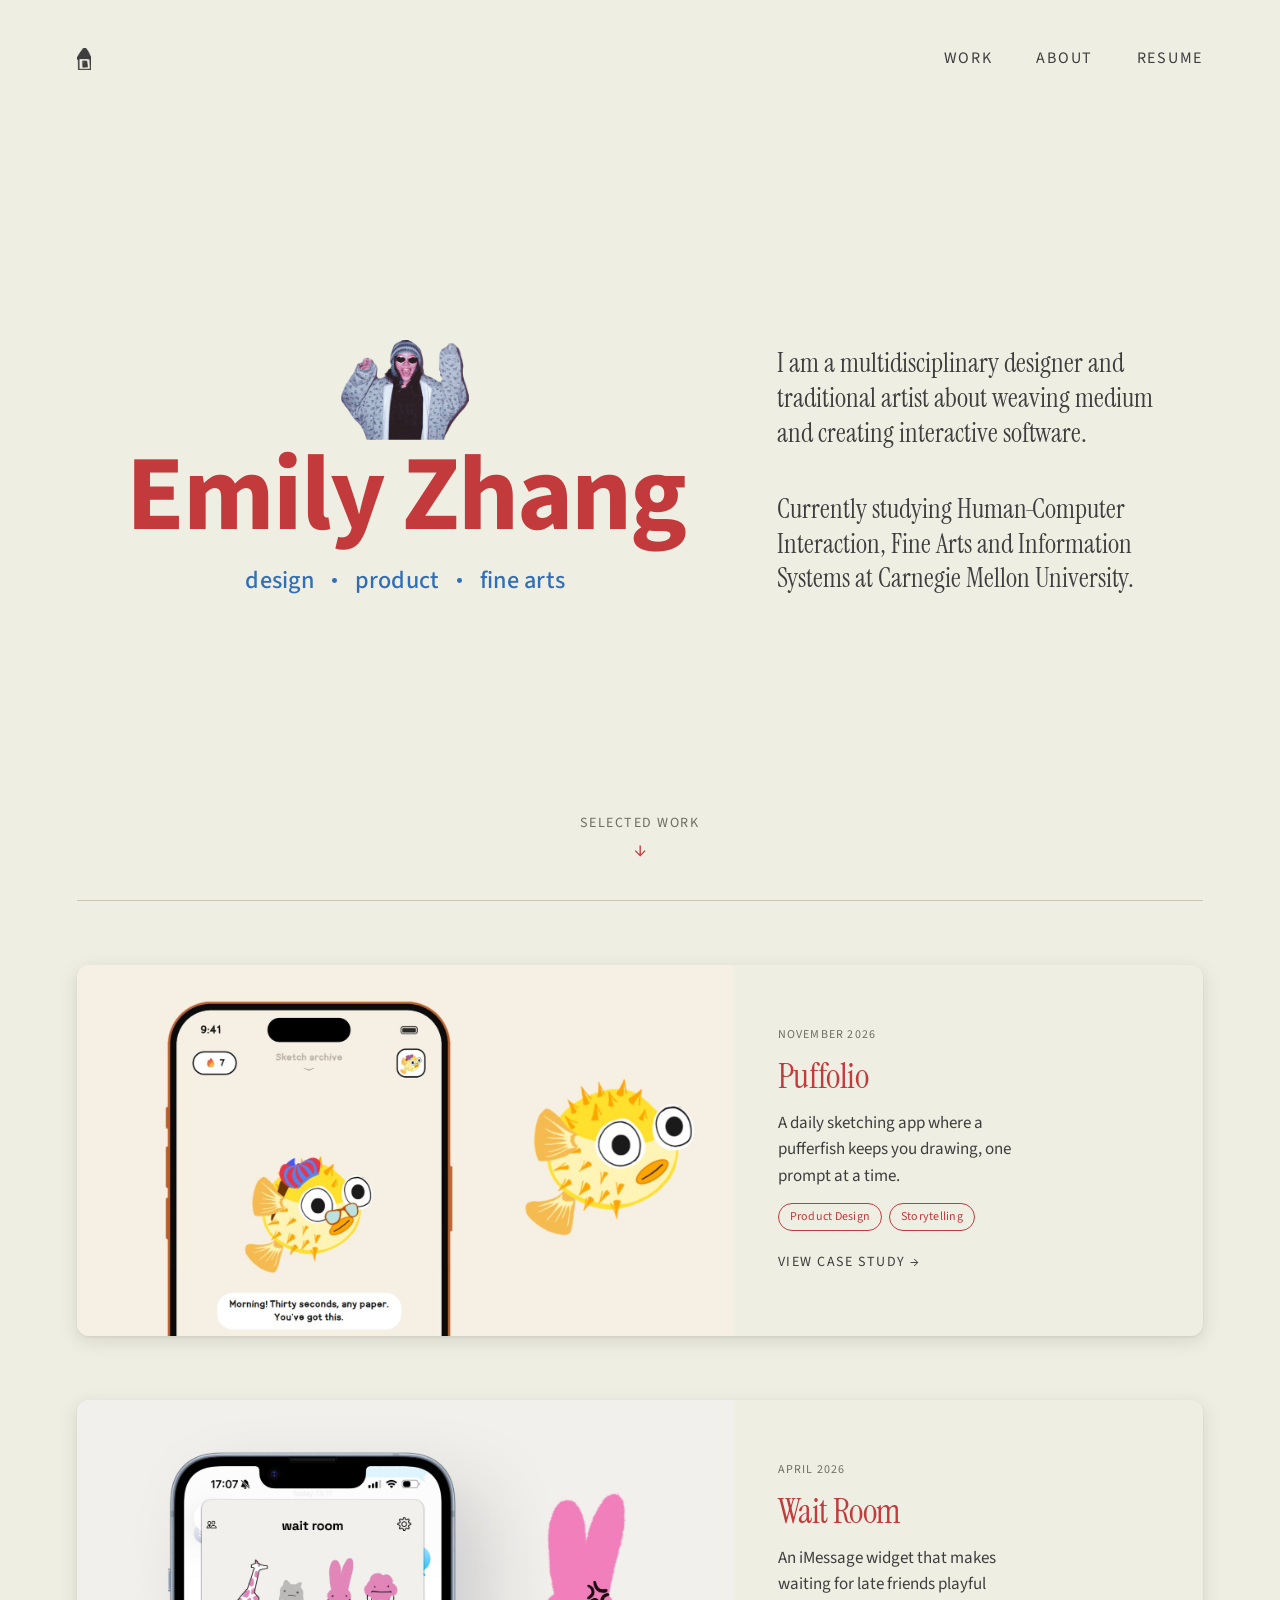
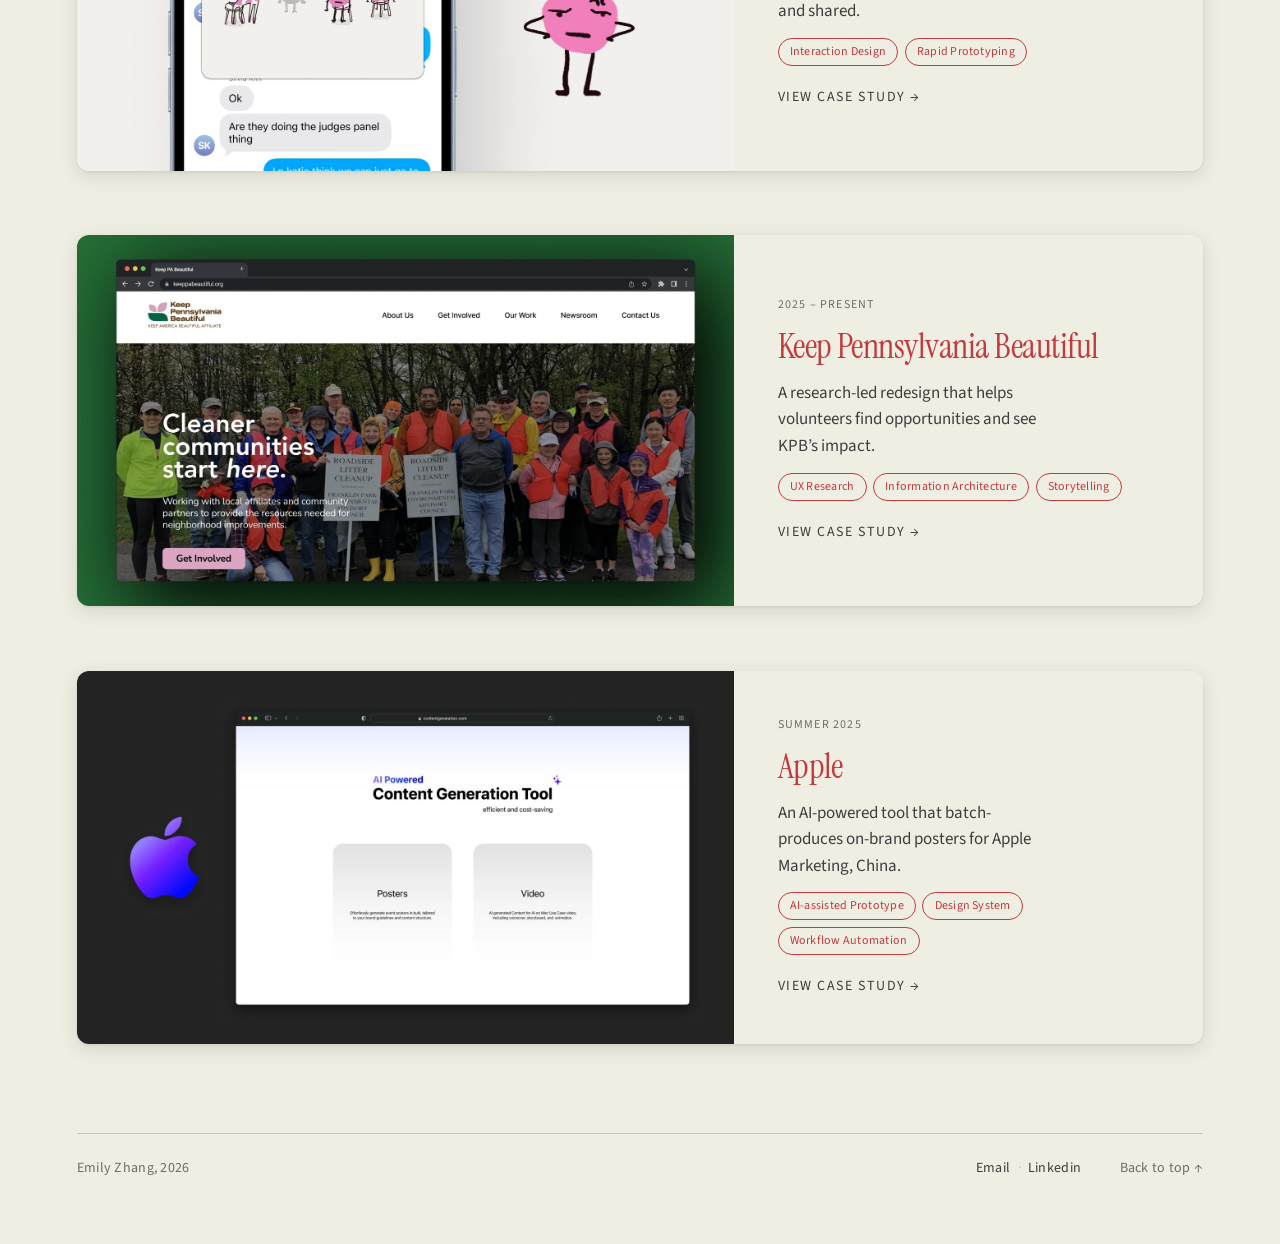
==== commit d95bef23: "Add Puffolio case study New case study page for Puffolio, a daily sketching app made by a team of fo" ====
--- a/index.html
+++ b/index.html
@@ -90,6 +90,26 @@
       <div class="reveal">
       <article class="project">
         <div class="project-media">
+          <img src="assets/img/card-puffolio.jpg"
+               alt="The Puffolio home screen on an iPhone, with Puff the yellow pufferfish mascot floating beside the phone."
+               width="1600" height="950" loading="lazy" decoding="async">
+        </div>
+        <div class="project-body">
+          <p class="project-meta">November 2026</p>
+          <h3 class="project-name"><a class="project-link" href="puffolio.html">Puffolio</a></h3>
+          <p class="project-blurb">A daily sketching app where a pufferfish keeps you drawing, one prompt at a time.</p>
+          <p class="project-tags">
+            <span class="tag">Product Design</span>
+            <span class="tag">Storytelling</span>
+          </p>
+          <span class="project-cta" aria-hidden="true">View case study <span class="arrow">→</span></span>
+        </div>
+      </article>
+      </div>
+
+      <div class="reveal">
+      <article class="project">
+        <div class="project-media">
           <img src="assets/img/card-wait-room-phone.jpg"
                alt="The Wait Room widget open inside an iMessage chat on an iPhone, with an annoyed pink rabbit avatar standing beside the phone."
                width="1600" height="950" loading="lazy" decoding="async">
--- a/assets/css/style.css
+++ b/assets/css/style.css
@@ -46,8 +46,8 @@
   --fs-micro:   0.6875rem;                            /* 11px — tags, eyebrows */
 
   /* Layout */
-  --wrap:   min(1220px, 88vw);
-  --wrap-n: min(820px, 88vw);   /* narrow measure for case-study prose */
+  --wrap:   min(76.25rem, 88vw);          /* 1220px at the default root size */
+  --wrap-n: min(51.25rem, 88vw);   /* narrow measure for case-study prose (820px) */
   --gutter: clamp(1.25rem, 4vw, 3rem);
 
   /* Header: a 64px bar that stays pinned for the whole visit. The lift is extra
@@ -81,6 +81,13 @@
 *, *::before, *::after { box-sizing: border-box; }
 
 html {
+  /* The whole design is built in rem, so the root size is the one dial that scales it.
+     Up to a 1440px viewport it is the browser's own size (100%, 16px by default), so
+     nothing changes on laptops, tablets or phones. Past 1440 it grows in step with the
+     screen (1.1111vw is exactly 16px at 1440), which stretches the type, spacing, header
+     and layout together instead of leaving a 1440px design floating in a wide window.
+     Capped at 200% so a very large display does not scale without limit. */
+  font-size: clamp(100%, 1.1111vw, 200%);
   scroll-behavior: smooth;
   scroll-padding-top: var(--header-bar);   /* in-page jumps (WORK) land below the pinned bar */
   -webkit-text-size-adjust: 100%;
@@ -190,7 +197,7 @@
 .nav-home { display: inline-flex; align-items: center; }
 .house {
   display: block;
-  height: clamp(20px, 1.7vw, 25px);
+  height: clamp(1.25rem, 1.7vw, 1.5625rem);
   aspect-ratio: 141 / 223;
   background: currentColor;
   -webkit-mask: var(--doodle-house) center / contain no-repeat;
@@ -216,7 +223,7 @@
    shared 7:5 split (see --split), so the copy lines up with the project rows' copy. */
 .hero {
   --cue-room: clamp(4rem, 10vh, 5.5rem);          /* keeps the copy clear of the cue */
-  --fig-w:    clamp(84px, 10vw, 150px);           /* the cut-out; ~a quarter of the name's width */
+  --fig-w:    clamp(5.25rem, 10vw, 9.375rem);           /* the cut-out; ~a quarter of the name's width */
   position: relative;
   display: grid;
   grid-template-columns: var(--split);
@@ -468,7 +475,7 @@
 }
 
 .project {
-  --row-h: clamp(300px, 29vw, 430px);   /* shortest a row gets; copy may make it taller */
+  --row-h: clamp(18.75rem, 29vw, 26.875rem);   /* shortest a row gets; copy may make it taller */
   position: relative;                   /* anchors the stretched link */
   display: grid;
   grid-template-columns: var(--split);
@@ -668,7 +675,7 @@
    top, so top:0 puts the rabbit's own top exactly on the page edge */
 .nudge--scratch {
   --rot: -3deg;
-  width: clamp(54px, 5.2vw, 74px);
+  width: clamp(3.375rem, 5.2vw, 4.625rem);
   top: 0; left: 31%;
   animation-delay: 0.3s;
 }
@@ -691,7 +698,7 @@
    stay on the edge at every width. */
 .nudge--fume {
   --rot: 2deg;
-  width: clamp(52px, 5vw, 70px);
+  width: clamp(3.25rem, 5vw, 4.375rem);
   bottom: 100%; left: 56%;
   --shift: 4%;              /* its own feet overlap the band's edge */
   animation-delay: 1.5s;
@@ -728,7 +735,7 @@
 /* 3 — leans in past the right edge, just below the band */
 .nudge--wave {
   --rot: -7deg;
-  width: clamp(80px, 7.4vw, 112px);
+  width: clamp(5rem, 7.4vw, 7rem);
   /* stands on the right edge of the screen. Its containing block is the band,
      which is --wrap wide and centred, so this reaches back out to the viewport:
      half the difference between the band and the window. */
@@ -785,7 +792,7 @@
   display: grid;
   grid-template-columns: repeat(4, minmax(0, 1fr));
   gap: clamp(1rem, 2.4vw, 2rem);
-  max-width: 760px;
+  max-width: 47.5rem;
   margin-top: clamp(1.75rem, 3.4vw, 2.75rem);
 }
 .meta dt {
@@ -1082,8 +1089,8 @@
 .fold-icon {
   position: relative;
   flex: none;
-  width: 20px;
-  height: 20px;
+  width: 1.25rem;
+  height: 1.25rem;
   color: var(--red);
 }
 .fold-icon::before,
@@ -1153,7 +1160,7 @@
 }
 .browser-dots { display: flex; gap: 0.4rem; }
 .browser-dots i {
-  width: 10px; height: 10px; border-radius: 50%;
+  width: 0.625rem; height: 0.625rem; border-radius: 50%;
   background: #C9C7BE;
 }
 .browser-url {
@@ -1163,11 +1170,11 @@
   letter-spacing: 0.04em;
   color: var(--ink-soft);
   /* keeps the dots' width from shifting the url off centre */
-  margin-right: calc(3 * 10px + 2 * 0.4rem);
+  margin-right: calc(3 * 0.625rem + 2 * 0.4rem);
 }
 
 .browser-view {
-  height: clamp(420px, 64vh, 760px);
+  height: clamp(26.25rem, 64vh, 47.5rem);
   overflow-y: auto;
   overflow-x: hidden;
   -webkit-overflow-scrolling: touch;
@@ -1190,7 +1197,7 @@
 
 .bulb {
   flex: 0 0 auto;
-  width: clamp(88px, 8.4vw, 132px);
+  width: clamp(5.5rem, 8.4vw, 8.25rem);
   height: auto;
   margin-inline: auto clamp(1rem, 4vw, 3.5rem);
   opacity: 0;
@@ -1318,6 +1325,160 @@
 .feature-media--card video,
 .feature-media--card .feature-media-fallback { max-width: 76%; }
 
+/* Puffolio's clips are GIFs of the whole phone with the lime painted in, like the
+   Wait Room device clips, so they take the same treatment: no radius, no shadow. */
+.feature-media--device img { border-radius: 0; }
+
+/* A <picture> (GIF plus a reduced-motion still) must not become the grid item
+   itself, or the image's max-height has no box to resolve against. */
+.feature-media picture { display: contents; }
+.feature-media picture source { display: none; }
+.feature-body p + p { margin-top: 0.75rem; }
+
+/* --- Puffolio: "Mascot and typeface" -----------------------------------------
+   Two full-width blocks that break from the alternating feature cards above: a
+   strip of every expression that scrolls in a loop, and a type tester. They keep
+   the cards' hairline frame, lime panels and type, and the tester's controls are
+   the home page's tag pill, so nothing new is introduced. */
+.craft { display: grid; gap: clamp(1rem, 2vw, 1.75rem); }
+.craft-block {
+  border: 1px solid var(--rule);
+  padding: clamp(1.1rem, 2.2vw, 1.85rem);
+  display: grid;
+  gap: clamp(1.25rem, 3vw, 2.75rem);
+  align-items: center;
+}
+
+/* The instruction for an interaction: one plain sentence in the accent red. */
+.try,
+.case-study .feature-body p.try {
+  margin-top: 1.25rem;
+  color: var(--red);
+  text-wrap: pretty;
+}
+
+.control { margin-top: 1rem; }
+.control-label,
+.case-study .feature-body p.control-label {
+  display: block;
+  margin-bottom: 0.5rem;
+  font-size: var(--fs-label);
+  line-height: 1.4;
+  letter-spacing: 0.1em;
+  text-transform: uppercase;
+  color: var(--ink-soft);
+}
+.chips { display: flex; flex-wrap: wrap; gap: 0.4rem; }
+
+/* The tag pill, as a button: outlined when off, filled when on. */
+.chip {
+  appearance: none;
+  min-height: 2.25rem;
+  padding: 0.3rem 0.9rem;
+  border: 1px solid var(--red);
+  border-radius: 999px;
+  background: transparent;
+  color: var(--red);
+  font: inherit;
+  font-size: 0.875rem;
+  line-height: 1.4;
+  letter-spacing: 0.02em;
+  cursor: pointer;
+  transition: background 0.3s var(--ease), color 0.3s var(--ease);
+}
+.chip:hover { background: color-mix(in srgb, var(--red) 12%, transparent); }
+.chip[aria-pressed="true"] { background: var(--red); color: var(--cream); }
+.chip:focus-visible { outline-offset: 3px; border-radius: 999px; }
+
+/* Puff's expressions: text on top, then the strip running the card's full width.
+   The frame's height is set by the strip itself (see puffolio.js); the value here
+   only holds the space until it reports in. */
+.craft-puff { align-items: start; }
+.craft-puff .craft-body { max-width: 46rem; }
+.puff-strip {
+  display: block;
+  width: 100%;
+  height: clamp(11rem, 26vw, 14.5rem);
+  border: 0;
+}
+
+/* type tester, set live in the font itself */
+@font-face {
+  font-family: "Puff Hand";
+  src: url("../fonts/PuffHand-Regular.woff2") format("woff2");
+  font-display: swap;
+}
+@font-face {
+  font-family: "Puff Hand Inlay";
+  src: url("../fonts/PuffHandInlay-Regular.woff2") format("woff2");
+  font-display: swap;
+}
+@font-palette-values --puff-blush {
+  font-family: "Puff Hand Inlay";
+  base-palette: 1;
+}
+.craft-type { align-items: start; }
+.craft-type .craft-body { max-width: 46rem; }
+.tester { display: grid; gap: 1rem; padding: 0 clamp(0.5rem, 1.4vw, 1.25rem) clamp(0.5rem, 1.4vw, 1.25rem); }
+.tester .try { margin-top: 0; }
+.tester-controls { display: flex; flex-wrap: wrap; align-items: center; gap: 0.75rem 1.5rem; }
+.tester-controls .control { margin-top: 0; }
+.control--grow { flex: 1 1 16rem; position: relative; }
+/* characters used, tucked inside the right end of the box */
+.tester-count {
+  position: absolute;
+  right: 0.9rem;
+  top: 50%;
+  transform: translateY(-50%);
+  font-size: var(--fs-label);
+  letter-spacing: 0.04em;
+  color: var(--ink-soft);
+  pointer-events: none;
+}
+.tester-input {
+  width: 100%;
+  min-height: 2.75rem;
+  padding: 0.5rem 0.9rem;
+  border: 1px solid var(--ink-soft);
+  border-radius: 8px;
+  background: var(--cream-warm);
+  color: var(--ink);
+  font: inherit;
+  font-size: 1rem;               /* 16px, so phones do not zoom on focus */
+  padding-right: 3.75rem;        /* room for the character count */
+}
+.tester-input::placeholder { color: var(--ink-soft); opacity: 1; }
+.tester-input:focus-visible { outline-offset: 2px; border-radius: 8px; }
+/* Plain sits on the page's lime. The colour versions go on graphite, the only
+   ground the team's own rules allow for them. */
+.tester-output {
+  container-type: inline-size;
+  display: grid;
+  place-items: center;
+  min-height: clamp(10rem, 24vw, 17rem);
+  padding: clamp(1.25rem, 4vw, 3rem);
+  background: var(--lime);
+  transition: background 0.4s var(--ease);
+}
+.tester-output[data-style="yellow"],
+.tester-output[data-style="pink"] { background: #2B2D33; }
+.tester-text,
+.case-study .tester-text {
+  font-family: "Puff Hand", var(--font);
+  font-size: clamp(2rem, 10cqw, 6.5rem);
+  line-height: 1.12;
+  text-align: center;
+  white-space: nowrap;           /* always one line; puffolio.js shrinks it to fit */
+  color: #2B2D33;
+}
+[data-style="yellow"] .tester-text,
+[data-style="pink"] .tester-text { font-family: "Puff Hand Inlay", "Puff Hand", var(--font); color: #FFC53D; }
+[data-style="pink"] .tester-text { font-palette: --puff-blush; color: #FF9DB0; }
+
+@media (prefers-reduced-motion: reduce) {
+  .chip, .tester-output { transition: none; }
+}
+
 
 /* The still is only for reduced-motion. It needs two classes to outrank
    `.feature-media img` above, which would otherwise force it back to block and
@@ -1373,7 +1534,7 @@
    viewport changes instead of the photo growing with it. */
 .about-grid {
   display: grid;
-  grid-template-columns: minmax(0, 460px) 1fr;
+  grid-template-columns: minmax(0, 28.75rem) 1fr;
   gap: clamp(2rem, 4vw, 4rem);
   align-items: center;   /* photo and writing balanced on one centre line */
   padding: clamp(2.5rem, 6vw, 5.5rem) 0 clamp(3rem, 7vw, 6rem);
@@ -1609,7 +1770,7 @@
   .hero-title { font-size: clamp(3.25rem, 13vw, 6rem); }
   .hero-body { justify-self: center; text-align: center; padding-left: 0; max-width: 34rem; }
   .about-grid { grid-template-columns: 1fr; gap: clamp(1.75rem, 5vw, 2.75rem); }
-  .portrait-block { max-width: 460px; }
+  .portrait-block { max-width: 28.75rem; }
   .meta { grid-template-columns: repeat(2, minmax(0, 1fr)); }
 }
 
